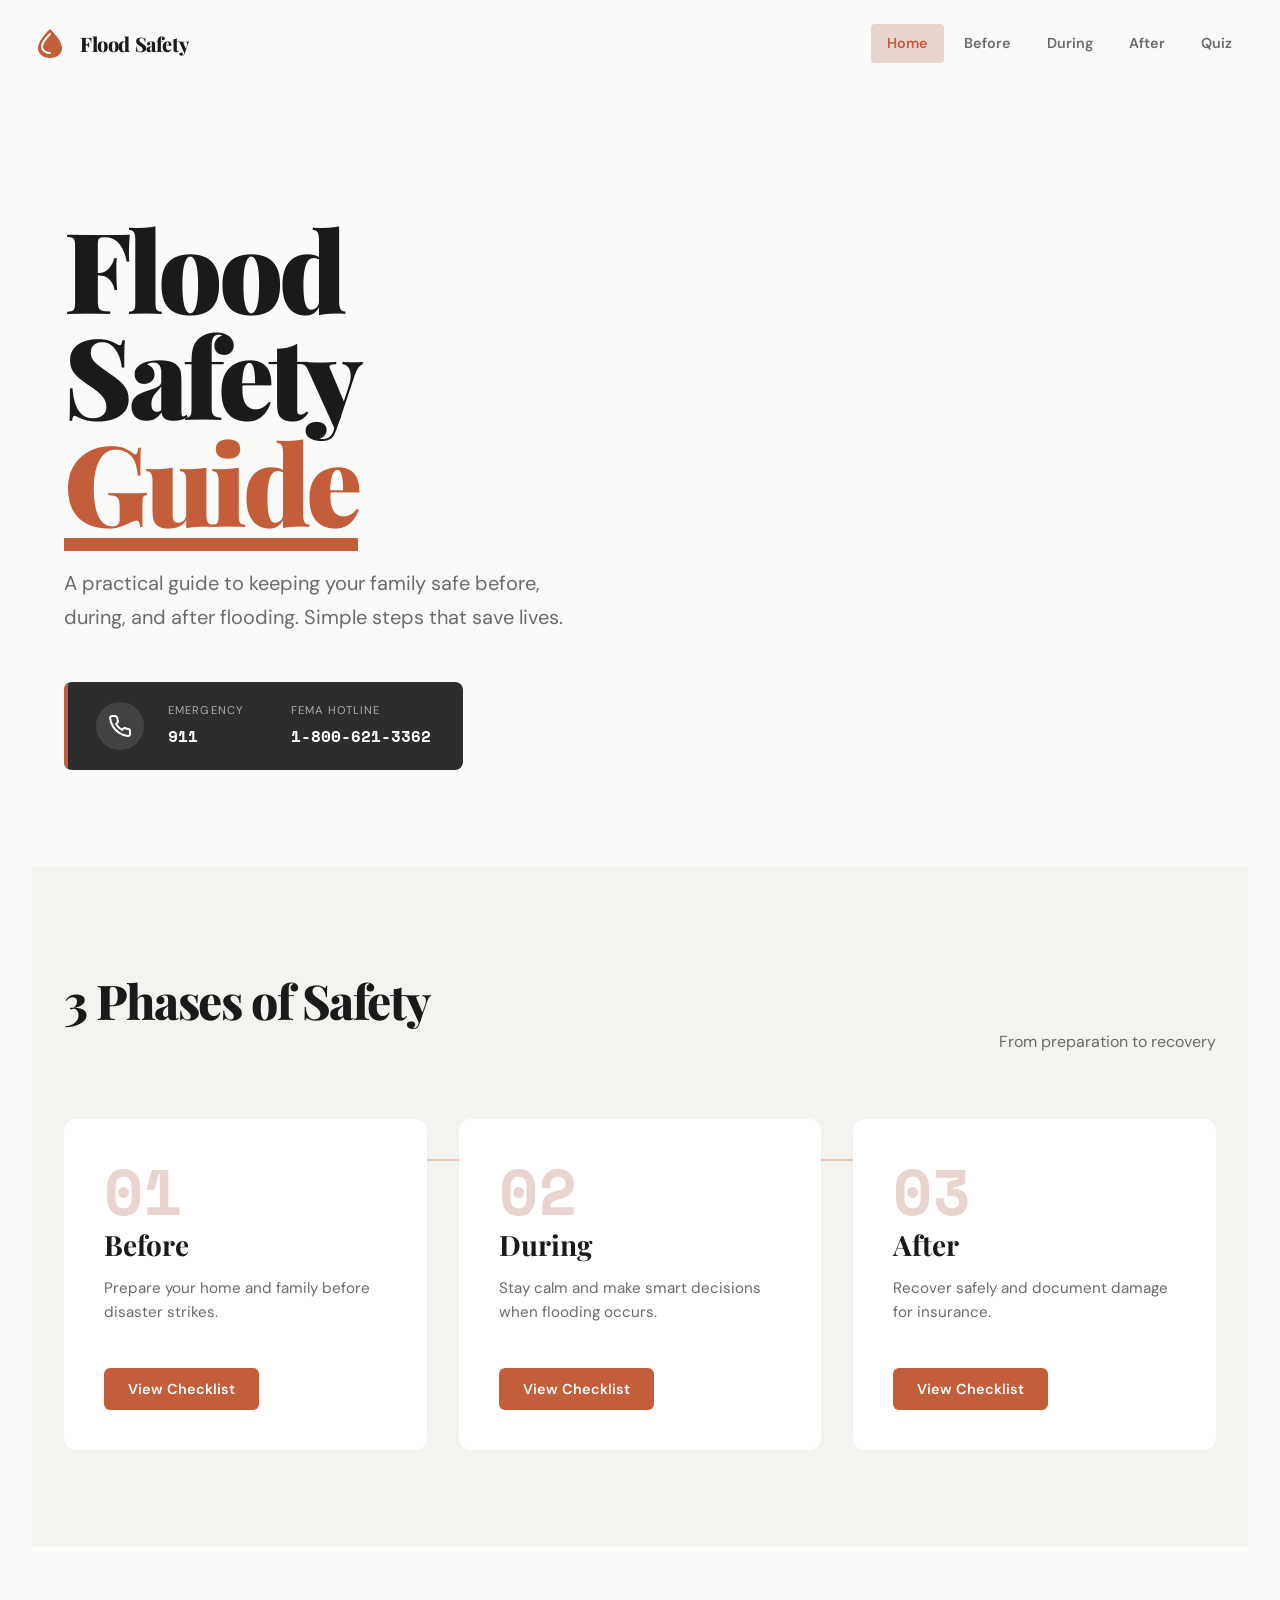
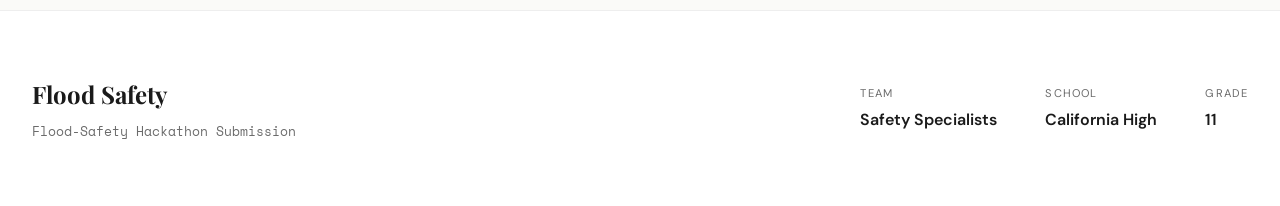
==== index.html @ 57ed0228 "Fix: ensure quiz questions render on tab switch" ====
<!DOCTYPE html>
<html lang="en">
<head>
    <meta charset="UTF-8">
    <meta name="viewport" content="width=device-width, initial-scale=1.0">
    <title>Flood Safety — Stay Prepared</title>
    <link rel="preconnect" href="https://fonts.googleapis.com">
    <link rel="preconnect" href="https://fonts.gstatic.com" crossorigin>
    <link href="https://fonts.googleapis.com/css2?family=DM+Sans:wght@400;500;600;700&family=Playfair+Display:wght@700;800;900&family=Space+Mono:wght@400;700&display=swap" rel="stylesheet">
    <style>
        :root {
            --bg: #FAFAF8;
            --text: #1A1A1A;
            --text-light: #6B6B6B;
            --accent: #C45D3A;
            --accent-light: #E8D5CF;
            --cream: #F5F3EF;
            --dark: #2D2D2D;
        }

        * {
            margin: 0;
            padding: 0;
            box-sizing: border-box;
        }

        html {
            scroll-behavior: smooth;
        }

        body {
            font-family: 'DM Sans', sans-serif;
            background: var(--bg);
            color: var(--text);
            line-height: 1.6;
            -webkit-font-smoothing: antialiased;
        }

        ::selection {
            background: var(--accent);
            color: white;
        }

        a {
            text-decoration: none;
            color: inherit;
        }

        /* Header */
        header {
            padding: 1.5rem 2rem;
            display: flex;
            justify-content: space-between;
            align-items: center;
            max-width: 1400px;
            margin: 0 auto;
            background: var(--bg);
        }

        .logo {
            display: flex;
            align-items: center;
            gap: 0.75rem;
            text-decoration: none;
            color: var(--text);
        }

        .logo svg {
            width: 36px;
            height: 36px;
        }

        .logo span {
            font-family: 'Playfair Display', serif;
            font-weight: 800;
            font-size: 1.25rem;
            letter-spacing: -0.02em;
        }

        nav {
            display: flex;
            gap: 0.25rem;
        }

        nav a {
            font-family: 'DM Sans', sans-serif;
            font-weight: 600;
            font-size: 0.9rem;
            color: var(--text-light);
            text-decoration: none;
            padding: 0.5rem 1rem;
            border-radius: 4px;
            transition: all 0.2s ease;
            cursor: pointer;
        }

        nav a:hover {
            color: var(--text);
            background: var(--cream);
        }

        nav a.active {
            color: var(--accent);
            background: var(--accent-light);
        }

        /* Hero */
        .hero {
            max-width: 1400px;
            margin: 0 auto;
            padding: 4rem 2rem 6rem;
            position: relative;
        }

        .hero-content {
            max-width: 900px;
        }

        .hero h1 {
            font-family: 'Playfair Display', serif;
            font-size: clamp(3rem, 10vw, 7rem);
            font-weight: 900;
            line-height: 0.95;
            letter-spacing: -0.04em;
            margin-bottom: 2rem;
        }

        .hero h1 .accent {
            color: var(--accent);
            position: relative;
            display: inline-block;
        }

        .hero h1 .accent::after {
            content: '';
            position: absolute;
            bottom: -0.15em;
            left: 0;
            width: 100%;
            height: 0.12em;
            background: var(--accent);
        }

        .hero p {
            font-size: 1.25rem;
            color: var(--text-light);
            max-width: 540px;
            margin-bottom: 3rem;
            line-height: 1.7;
        }

        /* Emergency Card */
        .emergency-card {
            display: inline-flex;
            align-items: center;
            gap: 1.5rem;
            background: var(--dark);
            color: white;
            padding: 1.25rem 2rem;
            border-radius: 8px;
            position: relative;
            overflow: hidden;
        }

        .emergency-card::before {
            content: '';
            position: absolute;
            top: 0;
            left: 0;
            width: 4px;
            height: 100%;
            background: var(--accent);
        }

        .emergency-card .icon {
            width: 48px;
            height: 48px;
            background: rgba(255,255,255,0.1);
            border-radius: 50%;
            display: flex;
            align-items: center;
            justify-content: center;
        }

        .emergency-card .icon svg {
            width: 24px;
            height: 24px;
            stroke: white;
        }

        .emergency-card .content {
            display: flex;
            gap: 3rem;
        }

        .emergency-card .item {
            display: flex;
            flex-direction: column;
        }

        .emergency-card .label {
            font-size: 0.7rem;
            text-transform: uppercase;
            letter-spacing: 0.1em;
            opacity: 0.6;
            margin-bottom: 0.25rem;
        }

        .emergency-card .value {
            font-family: 'Space Mono', monospace;
            font-weight: 700;
            font-size: 1rem;
        }

        /* Timeline Section */
        .timeline-section {
            background: var(--cream);
            padding: 6rem 2rem;
        }

        .timeline-header {
            max-width: 1400px;
            margin: 0 auto 4rem;
            display: flex;
            justify-content: space-between;
            align-items: flex-end;
        }

        .timeline-header h2 {
            font-family: 'Playfair Display', serif;
            font-size: 2.5rem;
            font-weight: 800;
            letter-spacing: -0.03em;
        }

        .timeline-header .subtitle {
            color: var(--text-light);
            font-size: 1rem;
        }

        .timeline {
            max-width: 1400px;
            margin: 0 auto;
            display: grid;
            grid-template-columns: repeat(3, 1fr);
            gap: 2rem;
            position: relative;
        }

        .timeline::before {
            content: '';
            position: absolute;
            top: 40px;
            left: 15%;
            right: 15%;
            height: 2px;
            background: var(--accent);
            opacity: 0.3;
        }

        .timeline-item {
            background: white;
            border-radius: 12px;
            padding: 2.5rem;
            position: relative;
            transition: all 0.3s ease;
            display: block;
            cursor: pointer;
        }

        .timeline-item:hover {
            transform: translateY(-4px);
            box-shadow: 0 12px 40px rgba(0,0,0,0.08);
        }

        .timeline-item .number {
            font-family: 'Space Mono', monospace;
            font-size: 4rem;
            font-weight: 700;
            color: var(--accent-light);
            line-height: 1;
            margin-bottom: 1rem;
        }

        .timeline-item h3 {
            font-family: 'Playfair Display', serif;
            font-size: 1.75rem;
            font-weight: 700;
            margin-bottom: 0.5rem;
        }

        .timeline-item .desc {
            color: var(--text-light);
            margin-bottom: 1.5rem;
            font-size: 0.95rem;
        }

        .timeline-item .check-btn {
            background: var(--accent);
            color: white;
            border: none;
            padding: 0.75rem 1.5rem;
            border-radius: 6px;
            font-family: 'DM Sans', sans-serif;
            font-weight: 600;
            font-size: 0.9rem;
            cursor: pointer;
            transition: all 0.2s ease;
        }

        .timeline-item .check-btn:hover {
            background: #a84d2e;
        }

        /* Tab Content Sections */
        .tab-section {
            display: none;
            max-width: 1400px;
            margin: 0 auto;
            padding: 4rem 2rem;
            animation: fadeIn 0.3s ease;
        }

        .tab-section.active {
            display: block;
        }

        @keyframes fadeIn {
            from { opacity: 0; transform: translateY(10px); }
            to { opacity: 1; transform: translateY(0); }
        }

        .tab-section h2 {
            font-family: 'Playfair Display', serif;
            font-size: 3rem;
            font-weight: 800;
            margin-bottom: 1rem;
            letter-spacing: -0.03em;
        }

        .tab-section .section-intro {
            font-size: 1.1rem;
            color: var(--text-light);
            max-width: 600px;
            margin-bottom: 3rem;
        }

        /* Checklist */
        .checklist {
            list-style: none;
            display: grid;
            gap: 1rem;
        }

        .checklist li {
            display: grid;
            grid-template-columns: 80px 1fr;
            gap: 1.5rem;
            padding: 1.5rem;
            background: white;
            border-radius: 8px;
            border-left: 3px solid var(--accent);
            transition: all 0.3s ease;
        }

        .checklist li:hover {
            box-shadow: 0 4px 20px rgba(0,0,0,0.06);
            transform: translateX(4px);
        }

        .checklist .num {
            font-family: 'Space Mono', monospace;
            font-size: 2rem;
            font-weight: 700;
            color: var(--accent);
            opacity: 0.5;
        }

        .checklist .text strong {
            display: block;
            font-size: 1.1rem;
            margin-bottom: 0.25rem;
        }

        .checklist .text span {
            color: var(--text-light);
            font-size: 0.95rem;
        }

        /* Tip Box */
        .tip-box {
            background: var(--cream);
            border-left: 4px solid var(--accent);
            padding: 1.5rem 2rem;
            margin-top: 2rem;
            border-radius: 0 8px 8px 0;
        }

        .tip-box strong {
            font-family: 'Space Mono', monospace;
            font-size: 0.8rem;
            text-transform: uppercase;
            letter-spacing: 0.05em;
            color: var(--accent);
            display: block;
            margin-bottom: 0.5rem;
        }

        .tip-box.warning {
            background: #fef2f2;
            border-color: #ef4444;
        }

        .tip-box.warning strong {
            color: #dc2626;
        }

        /* Quiz Section */
        .quiz-section {
            background: var(--dark);
            color: white;
            padding: 4rem 2rem;
            min-height: 80vh;
            display: none;
        }

        .quiz-section.active {
            display: block;
        }

        .quiz-section .content-wrapper {
            max-width: 800px;
            margin: 0 auto;
        }

        .quiz-section h2 {
            font-family: 'Playfair Display', serif;
            font-size: 3rem;
            font-weight: 800;
            margin-bottom: 1rem;
        }

        .quiz-section .section-intro {
            color: rgba(255,255,255,0.6);
            margin-bottom: 3rem;
            font-size: 1.1rem;
        }

        .quiz-question {
            background: rgba(255,255,255,0.05);
            border: 1px solid rgba(255,255,255,0.1);
            border-radius: 12px;
            padding: 2rem;
            margin-bottom: 1.5rem;
        }

        .quiz-question h3 {
            font-family: 'Space Mono', monospace;
            font-size: 0.8rem;
            text-transform: uppercase;
            letter-spacing: 0.1em;
            color: var(--accent);
            margin-bottom: 1rem;
        }

        .quiz-question p {
            font-size: 1.15rem;
            font-weight: 500;
            margin-bottom: 1.25rem;
        }

        .quiz-options {
            display: flex;
            flex-direction: column;
            gap: 0.5rem;
        }

        .quiz-options label {
            display: flex;
            align-items: center;
            padding: 1rem 1.25rem;
            background: rgba(255,255,255,0.03);
            border: 1px solid rgba(255,255,255,0.08);
            border-radius: 8px;
            cursor: pointer;
            transition: all 0.2s ease;
            font-size: 0.95rem;
        }

        .quiz-options label:hover {
            background: rgba(255,255,255,0.08);
            border-color: rgba(255,255,255,0.2);
        }

        .quiz-options input {
            margin-right: 1rem;
            width: 18px;
            height: 18px;
            accent-color: var(--accent);
        }

        .quiz-options label.correct {
            background: rgba(76, 175, 80, 0.2);
            border-color: #4CAF50;
        }

        .quiz-options label.incorrect {
            background: rgba(229, 57, 53, 0.2);
            border-color: #e53935;
        }

        .quiz-options label.disabled {
            pointer-events: none;
        }

        .check-btn {
            background: var(--accent);
            color: white;
            border: none;
            padding: 0.85rem 1.75rem;
            border-radius: 6px;
            font-family: 'DM Sans', sans-serif;
            font-weight: 600;
            font-size: 0.95rem;
            cursor: pointer;
            margin-top: 1.25rem;
            transition: all 0.2s ease;
        }

        .check-btn:hover {
            background: #a84d2e;
            transform: translateY(-1px);
        }

        .check-btn:disabled {
            background: #555;
            cursor: not-allowed;
            transform: none;
        }

        .feedback {
            padding: 1rem;
            border-radius: 6px;
            margin-top: 1rem;
            font-weight: 500;
            display: none;
        }

        .feedback.show {
            display: block;
            animation: fadeIn 0.3s ease;
        }

        .feedback.correct {
            background: rgba(76, 175, 80, 0.2);
            color: #81c784;
        }

        .feedback.incorrect {
            background: rgba(229, 57, 53, 0.2);
            color: #e57373;
        }

        .quiz-results {
            background: var(--accent);
            border-radius: 12px;
            padding: 3rem;
            text-align: center;
            margin-top: 2rem;
            display: none;
        }

        .quiz-results.show {
            display: block;
            animation: fadeIn 0.4s ease;
        }

        .quiz-results h3 {
            font-family: 'Playfair Display', serif;
            font-size: 2rem;
            margin-bottom: 1rem;
        }

        .quiz-results .score {
            font-family: 'Space Mono', monospace;
            font-size: 4rem;
            font-weight: 700;
        }

        .quiz-results p {
            margin-top: 1rem;
            opacity: 0.9;
        }

        #restart-quiz {
            background: white;
            color: var(--dark);
            border: none;
            padding: 1rem 2rem;
            border-radius: 6px;
            font-weight: 600;
            cursor: pointer;
            margin-top: 1.5rem;
            transition: all 0.2s ease;
        }

        #restart-quiz:hover {
            transform: scale(1.02);
        }

        /* Footer */
        footer {
            background: white;
            border-top: 1px solid #eee;
            padding: 4rem 2rem;
        }

        footer .footer-content {
            max-width: 1400px;
            margin: 0 auto;
            display: flex;
            justify-content: space-between;
            align-items: center;
            flex-wrap: wrap;
            gap: 2rem;
        }

        footer h3 {
            font-family: 'Playfair Display', serif;
            font-size: 1.5rem;
            font-weight: 700;
            margin-bottom: 0.5rem;
        }

        footer .team-info {
            display: flex;
            gap: 3rem;
            flex-wrap: wrap;
        }

        footer .team-item {
            display: flex;
            flex-direction: column;
        }

        footer .team-label {
            font-size: 0.7rem;
            text-transform: uppercase;
            letter-spacing: 0.1em;
            color: var(--text-light);
            margin-bottom: 0.25rem;
        }

        footer .team-value {
            font-weight: 600;
        }

        footer .hackathon {
            font-family: 'Space Mono', monospace;
            font-size: 0.8rem;
            color: var(--text-light);
        }

        /* Responsive */
        @media (max-width: 1024px) {
            .timeline {
                grid-template-columns: 1fr;
                max-width: 600px;
            }

            .timeline::before {
                display: none;
            }
        }

        @media (max-width: 768px) {
            header {
                flex-direction: column;
                gap: 1.5rem;
                text-align: center;
            }

            nav {
                flex-wrap: wrap;
                justify-content: center;
            }

            .hero {
                padding: 2rem 1.5rem 4rem;
            }

            .hero h1 {
                font-size: 2.5rem;
            }

            .emergency-card {
                flex-direction: column;
                text-align: center;
            }

            .emergency-card .content {
                flex-direction: column;
                gap: 1rem;
            }

            .timeline-header {
                flex-direction: column;
                align-items: flex-start;
                gap: 0.5rem;
            }

            .tab-section {
                padding: 2rem 1.5rem;
            }

            .tab-section h2 {
                font-size: 2rem;
            }

            .checklist li {
                grid-template-columns: 1fr;
                gap: 0.5rem;
            }

            .checklist .num {
                font-size: 1.5rem;
            }

            .quiz-section {
                padding: 2rem 1.5rem;
            }

            .quiz-section h2 {
                font-size: 2rem;
            }

            footer .footer-content {
                flex-direction: column;
                text-align: center;
            }

            footer .team-info {
                justify-content: center;
            }
        }
    </style>
</head>
<body>
    <header>
        <a href="#" class="logo" onclick="openTab('home'); return false;">
            <svg viewBox="0 0 36 36" fill="none" xmlns="http://www.w3.org/2000/svg">
                <path d="M18 3C18 3 6 14 6 22C6 27.5228 10.4772 32 18 32C25.5228 32 30 27.5228 30 22C30 14 18 3 18 3Z" fill="#C45D3A"/>
                <path d="M18 8C18 8 10 16 10 21C10 24.3137 13.6863 27 18 27" stroke="white" stroke-width="2" stroke-linecap="round"/>
            </svg>
            <span>Flood Safety</span>
        </a>
        <nav>
            <a href="#" class="active" onclick="openTab('home'); return false;">Home</a>
            <a href="#" onclick="openTab('before'); return false;">Before</a>
            <a href="#" onclick="openTab('during'); return false;">During</a>
            <a href="#" onclick="openTab('after'); return false;">After</a>
            <a href="#" onclick="openTab('quiz'); return false;">Quiz</a>
        </nav>
    </header>

    <!-- Home Tab -->
    <div id="home" class="tab-section active">
        <section class="hero">
            <div class="hero-content">
                <h1>Flood<br>Safety<br><span class="accent">Guide</span></h1>
                <p>A practical guide to keeping your family safe before, during, and after flooding. Simple steps that save lives.</p>
                
                <div class="emergency-card">
                    <div class="icon">
                        <svg viewBox="0 0 24 24" fill="none" stroke-width="2" stroke-linecap="round" stroke-linejoin="round">
                            <path d="M22 16.92v3a2 2 0 0 1-2.18 2 19.79 19.79 0 0 1-8.63-3.07 19.5 19.5 0 0 1-6-6 19.79 19.79 0 0 1-3.07-8.67A2 2 0 0 1 4.11 2h3a2 2 0 0 1 2 1.72 12.84 12.84 0 0 0 .7 2.81 2 2 0 0 1-.45 2.11L8.09 9.91a16 16 0 0 0 6 6l1.27-1.27a2 2 0 0 1 2.11-.45 12.84 12.84 0 0 0 2.81.7A2 2 0 0 1 22 16.92z"/>
                        </svg>
                    </div>
                    <div class="content">
                        <div class="item">
                            <span class="label">Emergency</span>
                            <span class="value">911</span>
                        </div>
                        <div class="item">
                            <span class="label">FEMA Hotline</span>
                            <span class="value">1-800-621-3362</span>
                        </div>
                    </div>
                </div>
            </div>
        </section>

        <section class="timeline-section">
            <div class="timeline-header">
                <h2>3 Phases of Safety</h2>
                <span class="subtitle">From preparation to recovery</span>
            </div>
            
            <div class="timeline">
                <div class="timeline-item" onclick="openTab('before')">
                    <span class="number">01</span>
                    <h3>Before</h3>
                    <p class="desc">Prepare your home and family before disaster strikes.</p>
                    <button class="check-btn">View Checklist</button>
                </div>
                <div class="timeline-item" onclick="openTab('during')">
                    <span class="number">02</span>
                    <h3>During</h3>
                    <p class="desc">Stay calm and make smart decisions when flooding occurs.</p>
                    <button class="check-btn">View Checklist</button>
                </div>
                <div class="timeline-item" onclick="openTab('after')">
                    <span class="number">03</span>
                    <h3>After</h3>
                    <p class="desc">Recover safely and document damage for insurance.</p>
                    <button class="check-btn">View Checklist</button>
                </div>
            </div>
        </section>
    </div>

    <!-- Before Tab -->
    <div id="before" class="tab-section">
        <h2>Before a Flood</h2>
        <p class="section-intro">Preparation is your best defense. Take these steps before flooding occurs to protect your family and property.</p>
        
        <ul class="checklist">
            <li>
                <span class="num">01</span>
                <div class="text">
                    <strong>Build an Emergency Kit</strong>
                    <span>Water (1 gallon per person per day), non-perishable food, flashlight, batteries, first aid supplies, and medications.</span>
                </div>
            </li>
            <li>
                <span class="num">02</span>
                <div class="text">
                    <strong>Create a Family Communication Plan</strong>
                    <span>Establish meeting points and emergency contacts. Write them down and share with all family members.</span>
                </div>
            </li>
            <li>
                <span class="num">03</span>
                <div class="text">
                    <strong>Know Your Evacuation Routes</strong>
                    <span>Identify high ground locations and practice reaching them from your home before an emergency.</span>
                </div>
            </li>
            <li>
                <span class="num">04</span>
                <div class="text">
                    <strong>Protect Important Documents</strong>
                    <span>Store copies of insurance policies, identification, and bank records in waterproof bags or cloud storage.</span>
                </div>
            </li>
            <li>
                <span class="num">05</span>
                <div class="text">
                    <strong>Elevate Utilities</strong>
                    <span>Move electrical panels, furnaces, and water heaters to higher floors when possible.</span>
                </div>
            </li>
            <li>
                <span class="num">06</span>
                <div class="text">
                    <strong>Sign Up for Emergency Alerts</strong>
                    <span>Register for local government notification systems to receive early warnings.</span>
                </div>
            </li>
            <li>
                <span class="num">07</span>
                <div class="text">
                    <strong>Clear Gutters and Drains</strong>
                    <span>Remove debris from around your property to allow water to flow away from your home.</span>
                </div>
            </li>
        </ul>

        <div class="tip-box">
            <strong>Pro Tip</strong>
            Keep copies of medical records, insurance policies, and identification in a secure, waterproof location. Digital copies in cloud storage are also recommended.
        </div>
    </div>

    <!-- During Tab -->
    <div id="during" class="tab-section">
        <h2>During a Flood</h2>
        <p class="section-intro">When flooding occurs, act quickly and stay calm. Your decisions in these moments can save lives.</p>
        
        <ul class="checklist">
            <li>
                <span class="num">01</span>
                <div class="text">
                    <strong>Move to Higher Ground</strong>
                    <span>Go to the highest level of your home or a neighbor's immediately. Do not wait for instructions.</span>
                </div>
            </li>
            <li>
                <span class="num">02</span>
                <div class="text">
                    <strong>Never Enter Flood Waters</strong>
                    <span>Just 6 inches of moving water can knock you down. 12 inches can sweep a car away. Stay out of all standing water.</span>
                </div>
            </li>
            <li>
                <span class="num">03</span>
                <div class="text">
                    <strong>Listen to Emergency Broadcasts</strong>
                    <span>Monitor TV, radio, or NOAA Weather Radio for updates and official instructions.</span>
                </div>
            </li>
            <li>
                <span class="num">04</span>
                <div class="text">
                    <strong>Turn Off Utilities</strong>
                    <span>If instructed and safe to do so, turn off electricity, gas, and water at the main switches.</span>
                </div>
            </li>
            <li>
                <span class="num">05</span>
                <div class="text">
                    <strong>Avoid Bridges Over Water</strong>
                    <span>They can collapse from water force. Find alternate routes or wait for rescue if trapped.</span>
                </div>
            </li>
            <li>
                <span class="num">06</span>
                <div class="text">
                    <strong>Stay Put Until Declared Safe</strong>
                    <span>Even if rain stops, flooding can continue for hours. Wait for official all-clear.</span>
                </div>
            </li>
        </ul>

        <div class="tip-box warning">
            <strong>Warning</strong>
            Most flood deaths occur in vehicles. If your car stalls in rising water, abandon it immediately and move to higher ground.
        </div>
    </div>

    <!-- After Tab -->
    <div id="after" class="tab-section">
        <h2>After a Flood</h2>
        <p class="section-intro">The danger isn't over when the water recedes. Follow these steps for safe recovery.</p>
        
        <ul class="checklist">
            <li>
                <span class="num">01</span>
                <div class="text">
                    <strong>Wait for Official Clearance</strong>
                    <span>Return home only when authorities say it's safe. Check for structural damage before entering.</span>
                </div>
            </li>
            <li>
                <span class="num">02</span>
                <div class="text">
                    <strong>Wear Protective Gear</strong>
                    <span>Boots, gloves, and masks are essential. Flood water contains sewage and chemicals.</span>
                </div>
            </li>
            <li>
                <span class="num">03</span>
                <div class="text">
                    <strong>Document Everything</strong>
                    <span>Take photos and videos of all damage before cleanup. This is critical for insurance claims.</span>
                </div>
            </li>
            <li>
                <span class="num">04</span>
                <div class="text">
                    <strong>Discard Contaminated Food</strong>
                    <span>Throw away any food or water that may have contacted flood water. When in doubt, throw it out.</span>
                </div>
            </li>
            <li>
                <span class="num">05</span>
                <div class="text">
                    <strong>Dry Your Home Quickly</strong>
                    <span>Open doors and windows. Use fans and dehumidifiers. Mold grows within 24-48 hours.</span>
                </div>
            </li>
            <li>
                <span class="num">06</span>
                <div class="text">
                    <strong>Check for Gas Leaks</strong>
                    <span>If you smell gas or hear hissing, leave immediately. Call the gas company from outside.</span>
                </div>
            </li>
            <li>
                <span class="num">07</span>
                <div class="text">
                    <strong>Contact Your Insurance</strong>
                    <span>File a claim as soon as possible. Document all communications and keep receipts.</span>
                </div>
            </li>
            <li>
                <span class="num">08</span>
                <div class="text">
                    <strong>Seek Medical Attention</strong>
                    <span>Get help for injuries. Watch for signs of infection or illness in the following weeks.</span>
                </div>
            </li>
        </ul>

        <div class="tip-box">
            <strong>Recovery Tip</strong>
            Mix 1 cup of bleach per gallon of water to clean mold-prone surfaces. Dry everything within 24-48 hours.
        </div>
    </div>

    <!-- Quiz Tab -->
    <div id="quiz" class="quiz-section">
        <div class="content-wrapper">
            <h2>Test Your Knowledge</h2>
            <p class="section-intro">Answer these questions to see how much you've learned. Questions are randomly selected each time you take the quiz.</p>

            <div id="quiz-container"></div>

            <div class="quiz-results" id="quiz-results">
                <h3>Quiz Complete!</h3>
                <div class="score"><span id="score">0</span>/5</div>
                <p id="score-message"></p>
                <button id="restart-quiz">Take New Quiz</button>
            </div>
        </div>
    </div>

    <footer>
        <div class="footer-content">
            <div>
                <h3>Flood Safety</h3>
                <p class="hackathon">Flood-Safety Hackathon Submission</p>
            </div>
            <div class="team-info">
                <div class="team-item">
                    <span class="team-label">Team</span>
                    <span class="team-value">Safety Specialists</span>
                </div>
                <div class="team-item">
                    <span class="team-label">School</span>
                    <span class="team-value">California High</span>
                </div>
                <div class="team-item">
                    <span class="team-label">Grade</span>
                    <span class="team-value">11</span>
                </div>
            </div>
        </div>
    </footer>

    <script>
        const allQuestions = [
            { question: "How much water is needed per person per day in an emergency kit?", options: ["Half a gallon", "1 gallon", "2 gallons", "5 gallons"], correct: 1 },
            { question: "How many inches of moving flood water can sweep a car away?", options: ["6 inches", "8 inches", "12 inches", "18 inches"], correct: 2 },
            { question: "How quickly can mold begin growing after a flood?", options: ["Within 24-48 hours", "Within 1 week", "Within 2 weeks", "Within 1 month"], correct: 0 },
            { question: "What should you do FIRST when returning home after a flood?", options: ["Start cleaning immediately", "Open all windows", "Turn on all lights", "Return only when authorities say it's safe"], correct: 3 },
            { question: "How much bleach should you use per gallon of water to clean surfaces?", options: ["Half a cup", "1 cup", "2 cups", "A few drops"], correct: 1 },
            { question: "How much running water can knock a person down?", options: ["2 inches", "4 inches", "6 inches", "10 inches"], correct: 2 },
            { question: "What should you include in your family communication plan?", options: ["Only phone numbers", "Meeting points and emergency contacts", "Only email addresses", "Social media passwords"], correct: 1 },
            { question: "Why should you avoid bridges over fast-moving water?", options: ["They might be closed", "Traffic is heavy", "They can collapse from water force", "They're hard to see"], correct: 2 },
            { question: "What is a key step to protect important documents before a flood?", options: ["Hide them under your bed", "Place them in waterproof bags or cloud storage", "Give them to your neighbor", "Put them in the freezer"], correct: 1 },
            { question: "What should you do if you smell gas after a flood?", options: ["Open windows", "Turn on lights", "Leave immediately and call the gas company", "Light a candle"], correct: 2 },
            { question: "What does signing up for emergency alerts help you do?", options: ["Get discounts", "Receive early warning notifications", "Find new friends", "Win prizes"], correct: 1 },
            { question: "Why is flood water dangerous even after the rain stops?", options: ["It attracts snakes", "Flooding can continue for hours", "It makes roads slippery", "It attracts mosquitoes"], correct: 1 },
            { question: "What protective gear should you wear when cleaning after a flood?", options: ["Swimsuit and sandals", "Boots, gloves, and masks", "Just gloves", "Nothing special"], correct: 1 },
            { question: "Where should you move electrical panels, furnaces, and water heaters?", options: ["Basement", "Attic", "Higher floors", "Garage"], correct: 2 },
            { question: "Why is documenting flood damage important?", options: ["For social media", "For insurance claims", "To show friends", "To remember the event"], correct: 1 }
        ];

        let selectedQuestions = [];
        let correctAnswers = 0;

        function openTab(tabId) {
            document.querySelectorAll('.tab-section').forEach(tab => tab.classList.remove('active'));
            document.querySelectorAll('.quiz-section').forEach(tab => tab.classList.remove('active'));
            document.querySelectorAll('nav a').forEach(btn => btn.classList.remove('active'));
            
            const tab = document.getElementById(tabId);
            if (tab) {
                tab.classList.add('active');
            }
            
            document.querySelector(`nav a[onclick="openTab('${tabId}')"]`).classList.add('active');
            
            window.scrollTo({ top: 0, behavior: 'smooth' });

            if (tabId === 'quiz') {
                setTimeout(generateQuiz, 100);
            }
        }

        function shuffleArray(array) {
            const shuffled = [...array];
            for (let i = shuffled.length - 1; i > 0; i--) {
                const j = Math.floor(Math.random() * (i + 1));
                [shuffled[i], shuffled[j]] = [shuffled[j], shuffled[i]];
            }
            return shuffled;
        }

        function generateQuiz() {
            const container = document.getElementById('quiz-container');
            const results = document.getElementById('quiz-results');
            
            if (!container) return;
            
            correctAnswers = 0;
            
            selectedQuestions = shuffleArray(allQuestions).slice(0, 5);
            container.innerHTML = '';
            results.classList.remove('show');

            selectedQuestions.forEach((q, index) => {
                const questionDiv = document.createElement('div');
                questionDiv.className = 'quiz-question';
                questionDiv.dataset.correct = q.correct;

                const optionsHTML = q.options.map((opt, i) => 
                    `<label><input type="radio" name="q${index}" value="${i}"> ${opt}</label>`
                ).join('');

                questionDiv.innerHTML = `
                    <h3>Question ${index + 1}</h3>
                    <p>${q.question}</p>
                    <div class="quiz-options">${optionsHTML}</div>
                    <button class="check-btn" onclick="checkAnswer(${index})">Check Answer</button>
                    <div class="feedback"></div>
                `;
                container.appendChild(questionDiv);
            });
        }

        function checkAnswer(questionNum) {
            const question = document.querySelector(`.quiz-question:nth-child(${questionNum + 1})`);
            if (!question) return;
            
            const correct = parseInt(question.dataset.correct);
            const selected = document.querySelector(`input[name="q${questionNum}"]:checked`);
            const labels = question.querySelectorAll('label');
            const feedback = question.querySelector('.feedback');
            const button = question.querySelector('.check-btn');

            if (!selected) {
                feedback.textContent = "Please select an answer first!";
                feedback.className = "feedback show incorrect";
                return;
            }

            labels.forEach(label => label.classList.add('disabled'));
            button.disabled = true;

            const selectedIndex = parseInt(selected.value);

            if (selectedIndex === correct) {
                selected.parentElement.classList.add('correct');
                feedback.textContent = "Correct! Great job!";
                feedback.className = "feedback show correct";
                correctAnswers++;
            } else {
                selected.parentElement.classList.add('incorrect');
                labels[correct].classList.add('correct');
                feedback.textContent = "Incorrect. The correct answer is highlighted.";
                feedback.className = "feedback show incorrect";
            }

            const answeredCount = document.querySelectorAll('.check-btn:disabled').length;
            if (answeredCount === 5) {
                showResults();
            }
        }

        function showResults() {
            const results = document.getElementById('quiz-results');
            const scoreEl = document.getElementById('score');
            const messageEl = document.getElementById('score-message');

            if (!results || !scoreEl || !messageEl) return;

            scoreEl.textContent = correctAnswers;

            const messages = [
                "Keep learning! Read through the tips again.",
                "Good start! Review the sections to improve.",
                "Good job! You're getting there.",
                "Great work! You know your flood safety well.",
                "Excellent! Almost perfect!",
                "Perfect score! You're a flood safety expert!"
            ];
            messageEl.textContent = messages[correctAnswers];

            results.classList.add('show');
        }

        document.addEventListener('DOMContentLoaded', function() {
            const restartBtn = document.getElementById('restart-quiz');
            if (restartBtn) {
                restartBtn.addEventListener('click', generateQuiz);
            }
            
            if (document.getElementById('quiz').classList.contains('active')) {
                generateQuiz();
            }
        });
    </script>
</body>
</html>
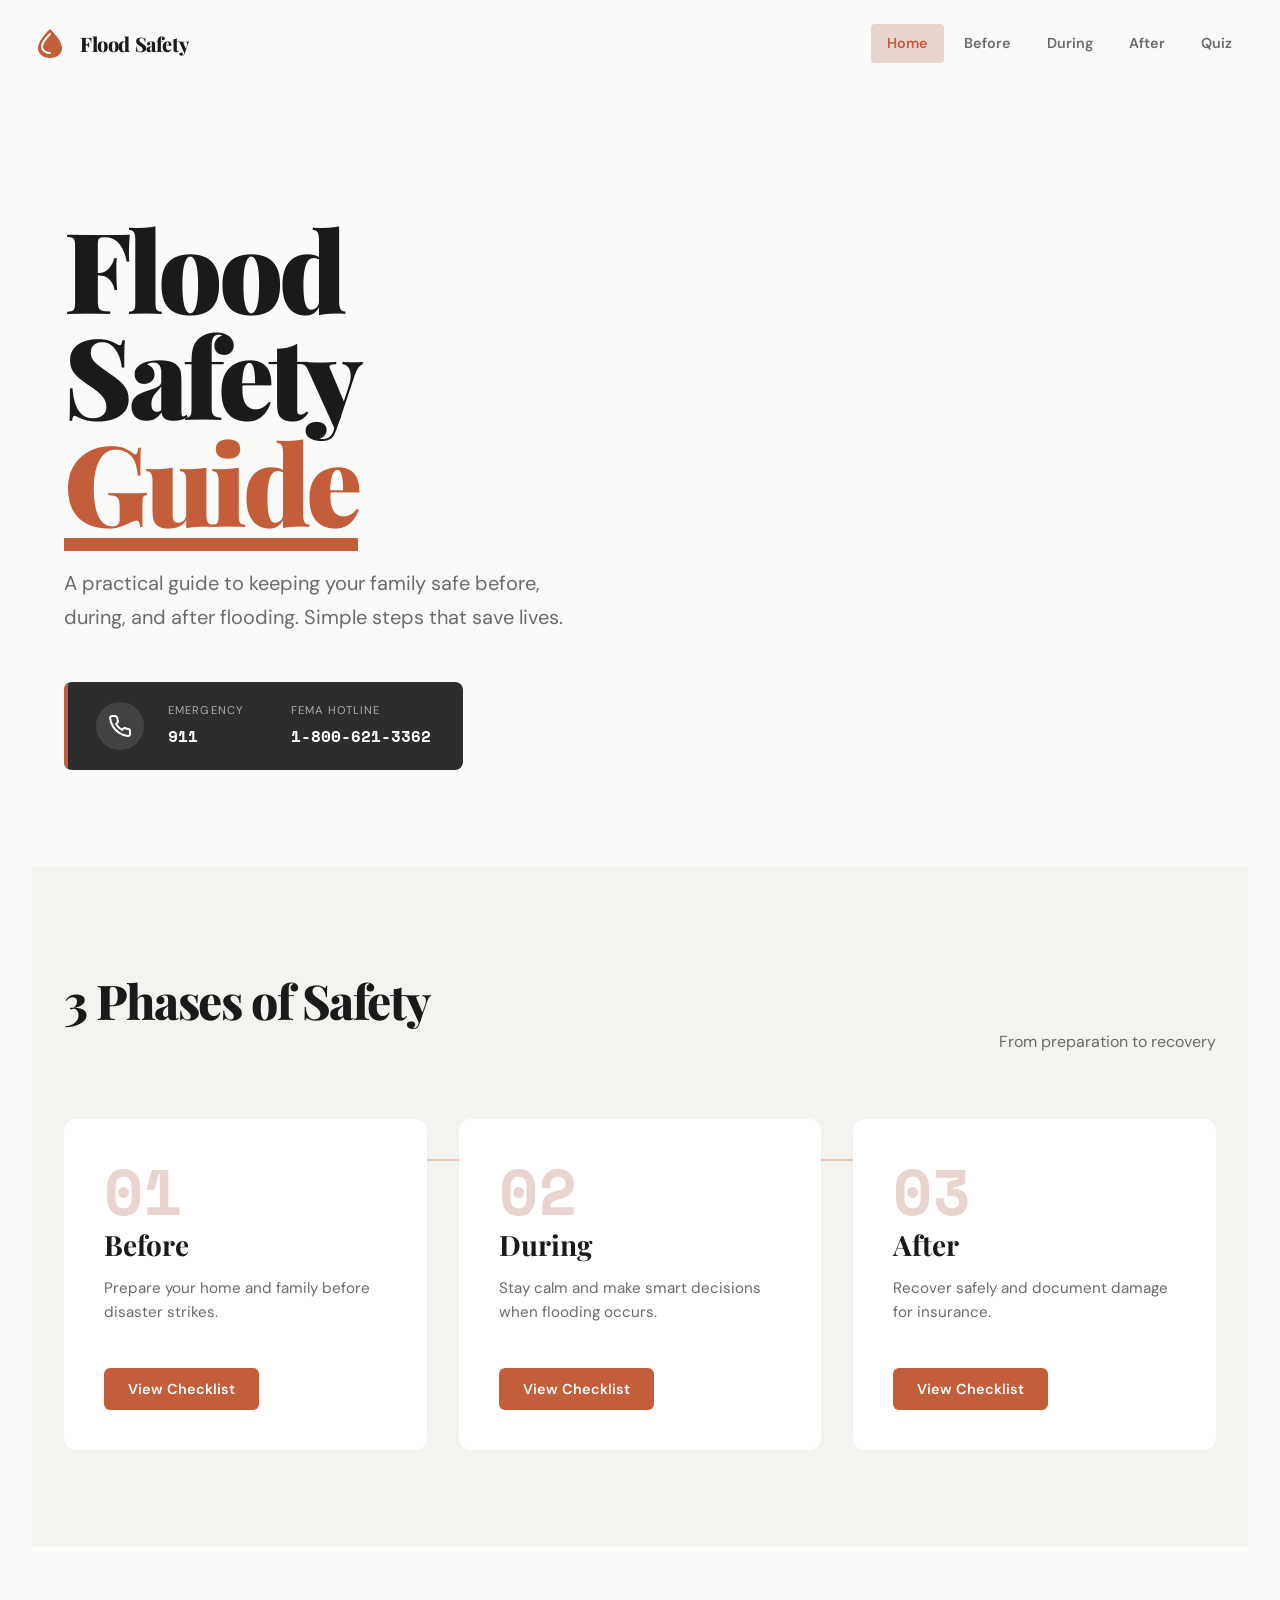
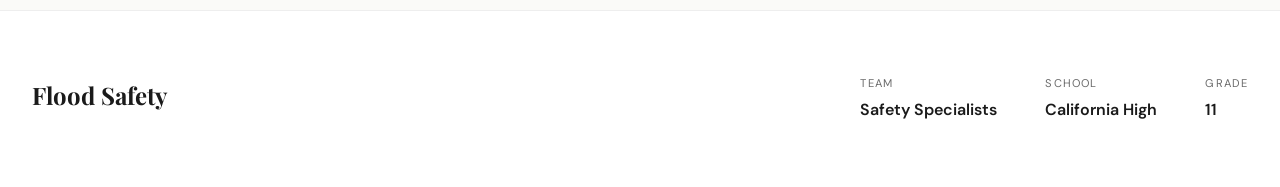
==== commit 2d4d52e7: "Fix quiz questions display and remove hackathon label from footer" ====
--- a/index.html
+++ b/index.html
@@ -1014,7 +1014,43 @@
             <h2>Test Your Knowledge</h2>
             <p class="section-intro">Answer these questions to see how much you've learned. Questions are randomly selected each time you take the quiz.</p>
 
-            <div id="quiz-container"></div>
+            <div id="quiz-container">
+                <div class="quiz-question" id="q1">
+                    <h3>Question 1</h3>
+                    <p class="quiz-prompt">Loading question...</p>
+                    <div class="quiz-options"></div>
+                    <button class="check-btn" onclick="checkAnswer(0)">Check Answer</button>
+                    <div class="feedback"></div>
+                </div>
+                <div class="quiz-question" id="q2">
+                    <h3>Question 2</h3>
+                    <p class="quiz-prompt">Loading question...</p>
+                    <div class="quiz-options"></div>
+                    <button class="check-btn" onclick="checkAnswer(1)">Check Answer</button>
+                    <div class="feedback"></div>
+                </div>
+                <div class="quiz-question" id="q3">
+                    <h3>Question 3</h3>
+                    <p class="quiz-prompt">Loading question...</p>
+                    <div class="quiz-options"></div>
+                    <button class="check-btn" onclick="checkAnswer(2)">Check Answer</button>
+                    <div class="feedback"></div>
+                </div>
+                <div class="quiz-question" id="q4">
+                    <h3>Question 4</h3>
+                    <p class="quiz-prompt">Loading question...</p>
+                    <div class="quiz-options"></div>
+                    <button class="check-btn" onclick="checkAnswer(3)">Check Answer</button>
+                    <div class="feedback"></div>
+                </div>
+                <div class="quiz-question" id="q5">
+                    <h3>Question 5</h3>
+                    <p class="quiz-prompt">Loading question...</p>
+                    <div class="quiz-options"></div>
+                    <button class="check-btn" onclick="checkAnswer(4)">Check Answer</button>
+                    <div class="feedback"></div>
+                </div>
+            </div>
 
             <div class="quiz-results" id="quiz-results">
                 <h3>Quiz Complete!</h3>
@@ -1029,7 +1065,6 @@
         <div class="footer-content">
             <div>
                 <h3>Flood Safety</h3>
-                <p class="hackathon">Flood-Safety Hackathon Submission</p>
             </div>
             <div class="team-info">
                 <div class="team-item">
@@ -1099,39 +1134,43 @@
         }
 
         function generateQuiz() {
-            const container = document.getElementById('quiz-container');
             const results = document.getElementById('quiz-results');
             
-            if (!container) return;
-            
             correctAnswers = 0;
-            
             selectedQuestions = shuffleArray(allQuestions).slice(0, 5);
-            container.innerHTML = '';
             results.classList.remove('show');
 
             selectedQuestions.forEach((q, index) => {
-                const questionDiv = document.createElement('div');
-                questionDiv.className = 'quiz-question';
+                const questionDiv = document.getElementById(`q${index + 1}`);
+                if (!questionDiv) return;
+                
                 questionDiv.dataset.correct = q.correct;
-
-                const optionsHTML = q.options.map((opt, i) => 
-                    `<label><input type="radio" name="q${index}" value="${i}"> ${opt}</label>`
-                ).join('');
-
-                questionDiv.innerHTML = `
-                    <h3>Question ${index + 1}</h3>
-                    <p>${q.question}</p>
-                    <div class="quiz-options">${optionsHTML}</div>
-                    <button class="check-btn" onclick="checkAnswer(${index})">Check Answer</button>
-                    <div class="feedback"></div>
-                `;
-                container.appendChild(questionDiv);
+                
+                const promptEl = questionDiv.querySelector('.quiz-prompt');
+                const optionsEl = questionDiv.querySelector('.quiz-options');
+                const feedbackEl = questionDiv.querySelector('.feedback');
+                const buttonEl = questionDiv.querySelector('.check-btn');
+                
+                if (promptEl) promptEl.textContent = q.question;
+                if (feedbackEl) {
+                    feedbackEl.textContent = '';
+                    feedbackEl.className = 'feedback';
+                }
+                if (buttonEl) {
+                    buttonEl.disabled = false;
+                    buttonEl.textContent = 'Check Answer';
+                }
+                
+                if (optionsEl) {
+                    optionsEl.innerHTML = q.options.map((opt, i) => 
+                        `<label><input type="radio" name="q${index}" value="${i}"> ${opt}</label>`
+                    ).join('');
+                }
             });
         }
 
         function checkAnswer(questionNum) {
-            const question = document.querySelector(`.quiz-question:nth-child(${questionNum + 1})`);
+            const question = document.getElementById(`q${questionNum + 1}`);
             if (!question) return;
             
             const correct = parseInt(question.dataset.correct);
@@ -1147,7 +1186,7 @@
             }
 
             labels.forEach(label => label.classList.add('disabled'));
-            button.disabled = true;
+            if (button) button.disabled = true;
 
             const selectedIndex = parseInt(selected.value);
 
@@ -1163,7 +1202,7 @@
                 feedback.className = "feedback show incorrect";
             }
 
-            const answeredCount = document.querySelectorAll('.check-btn:disabled').length;
+            const answeredCount = document.querySelectorAll('.quiz-section .check-btn:disabled').length;
             if (answeredCount === 5) {
                 showResults();
             }
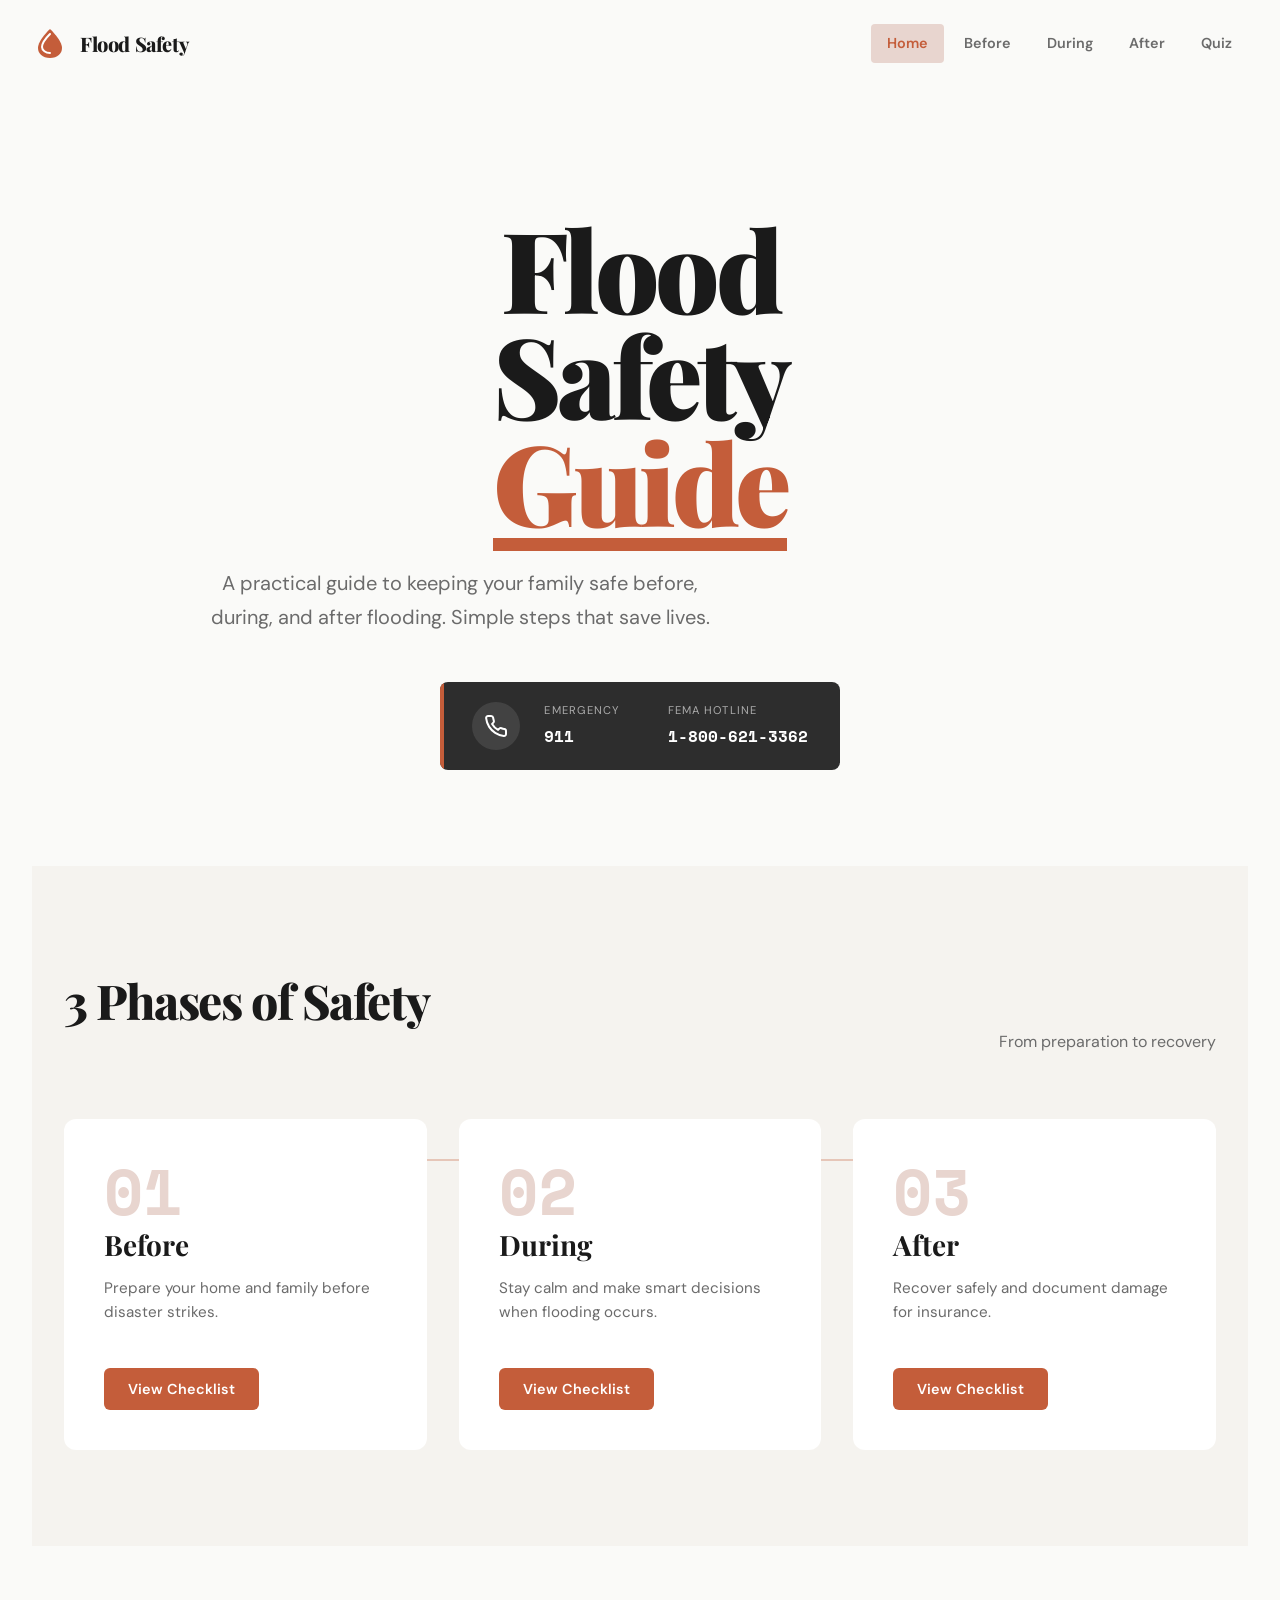
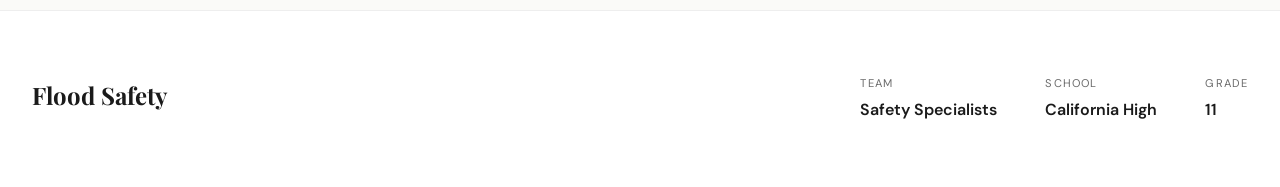
==== commit 1c0938b7: "Center hero section content" ====
--- a/index.html
+++ b/index.html
@@ -110,10 +110,12 @@
             margin: 0 auto;
             padding: 4rem 2rem 6rem;
             position: relative;
+            text-align: center;
         }
 
         .hero-content {
             max-width: 900px;
+            margin: 0 auto;
         }
 
         .hero h1 {
@@ -196,6 +198,7 @@
         .emergency-card .item {
             display: flex;
             flex-direction: column;
+            text-align: left;
         }
 
         .emergency-card .label {
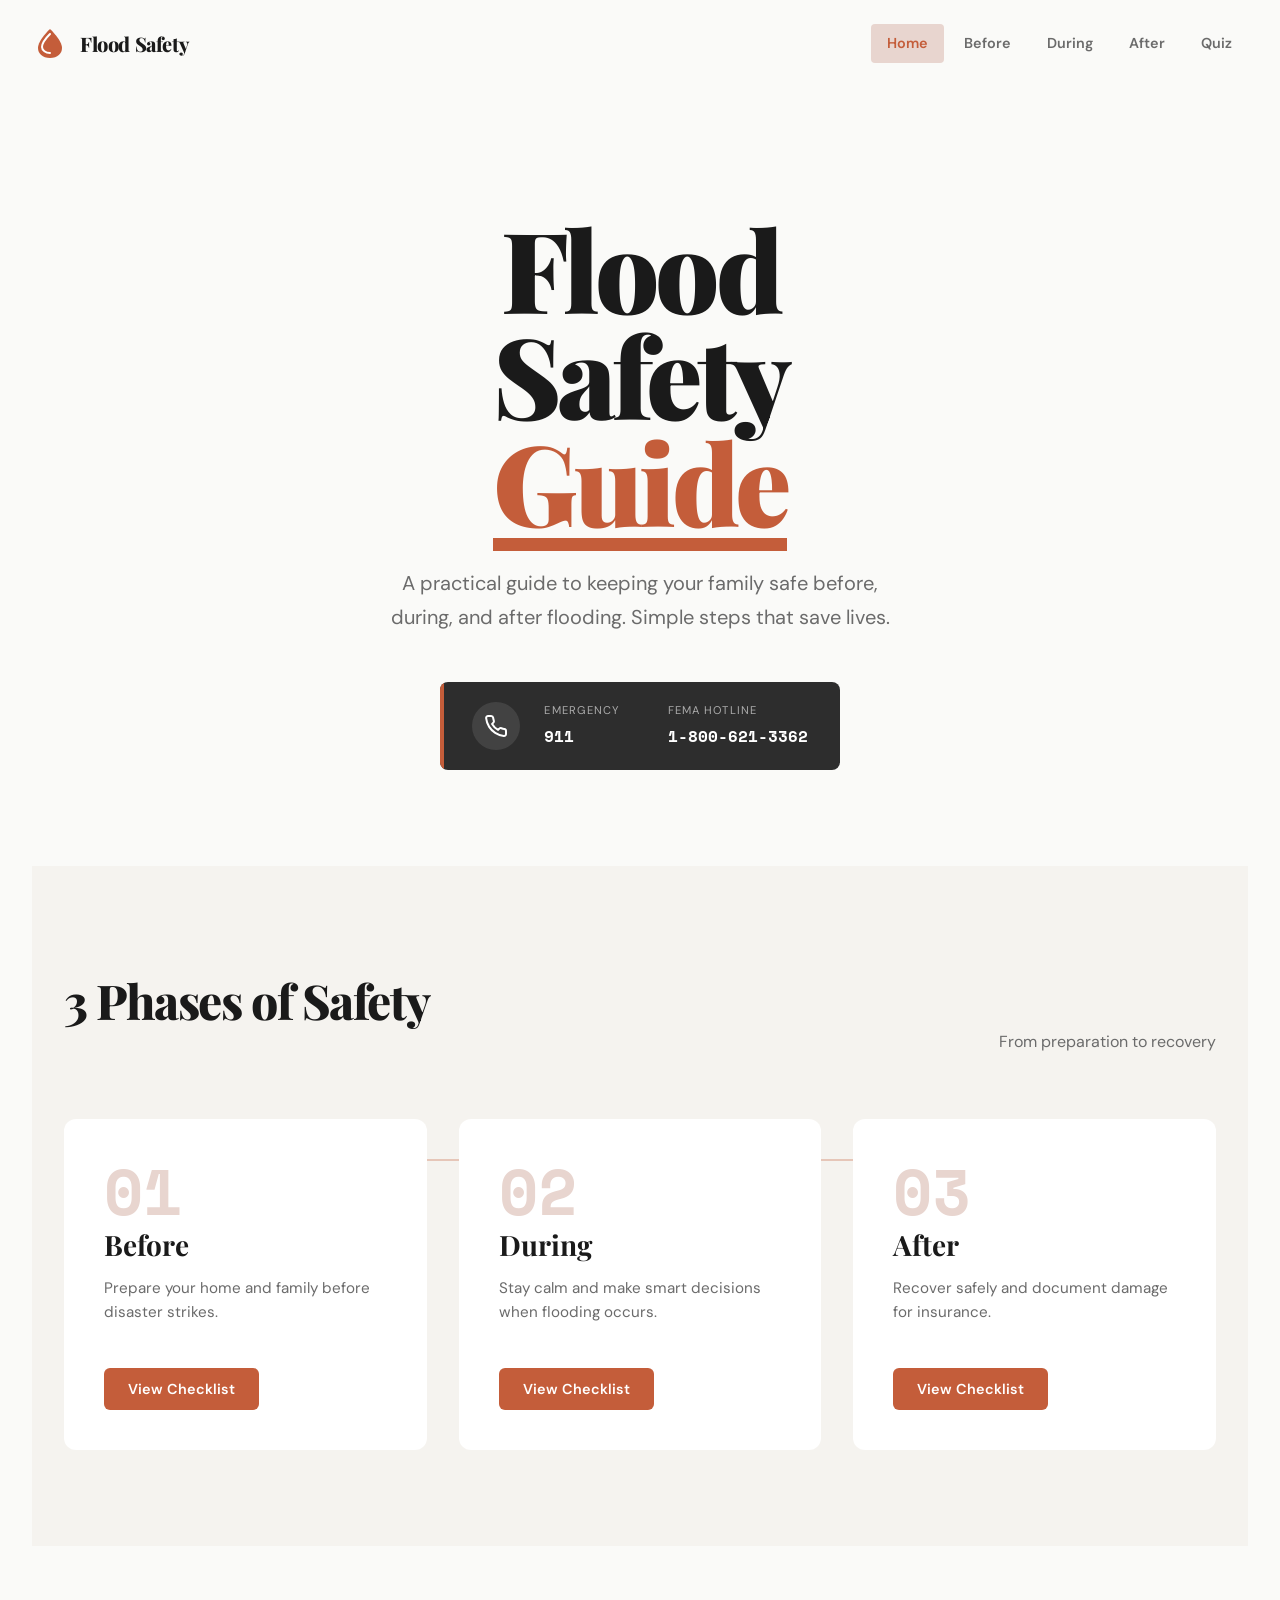
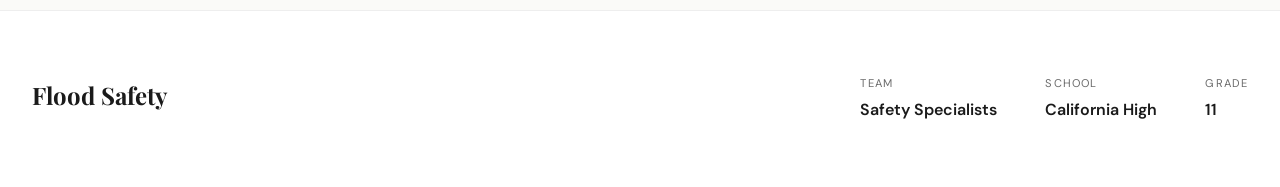
==== commit 9c1b4d57: "Center hero text and fix quiz initialization" ====
--- a/index.html
+++ b/index.html
@@ -147,8 +147,9 @@
             font-size: 1.25rem;
             color: var(--text-light);
             max-width: 540px;
-            margin-bottom: 3rem;
+            margin: 0 auto 3rem;
             line-height: 1.7;
+            text-align: center;
         }
 
         /* Emergency Card */
@@ -1123,7 +1124,9 @@
             window.scrollTo({ top: 0, behavior: 'smooth' });
 
             if (tabId === 'quiz') {
-                setTimeout(generateQuiz, 100);
+                setTimeout(function() {
+                    generateQuiz();
+                }, 150);
             }
         }
 
@@ -1236,13 +1239,17 @@
         document.addEventListener('DOMContentLoaded', function() {
             const restartBtn = document.getElementById('restart-quiz');
             if (restartBtn) {
-                restartBtn.addEventListener('click', generateQuiz);
-            }
-            
-            if (document.getElementById('quiz').classList.contains('active')) {
-                generateQuiz();
+                restartBtn.addEventListener('click', function() {
+                    correctAnswers = 0;
+                    generateQuiz();
+                });
             }
         });
+        
+        // Also generate quiz on page load if quiz tab is visible
+        if (document.readyState === 'complete' || document.readyState === 'interactive') {
+            setTimeout(generateQuiz, 200);
+        }
     </script>
 </body>
 </html>
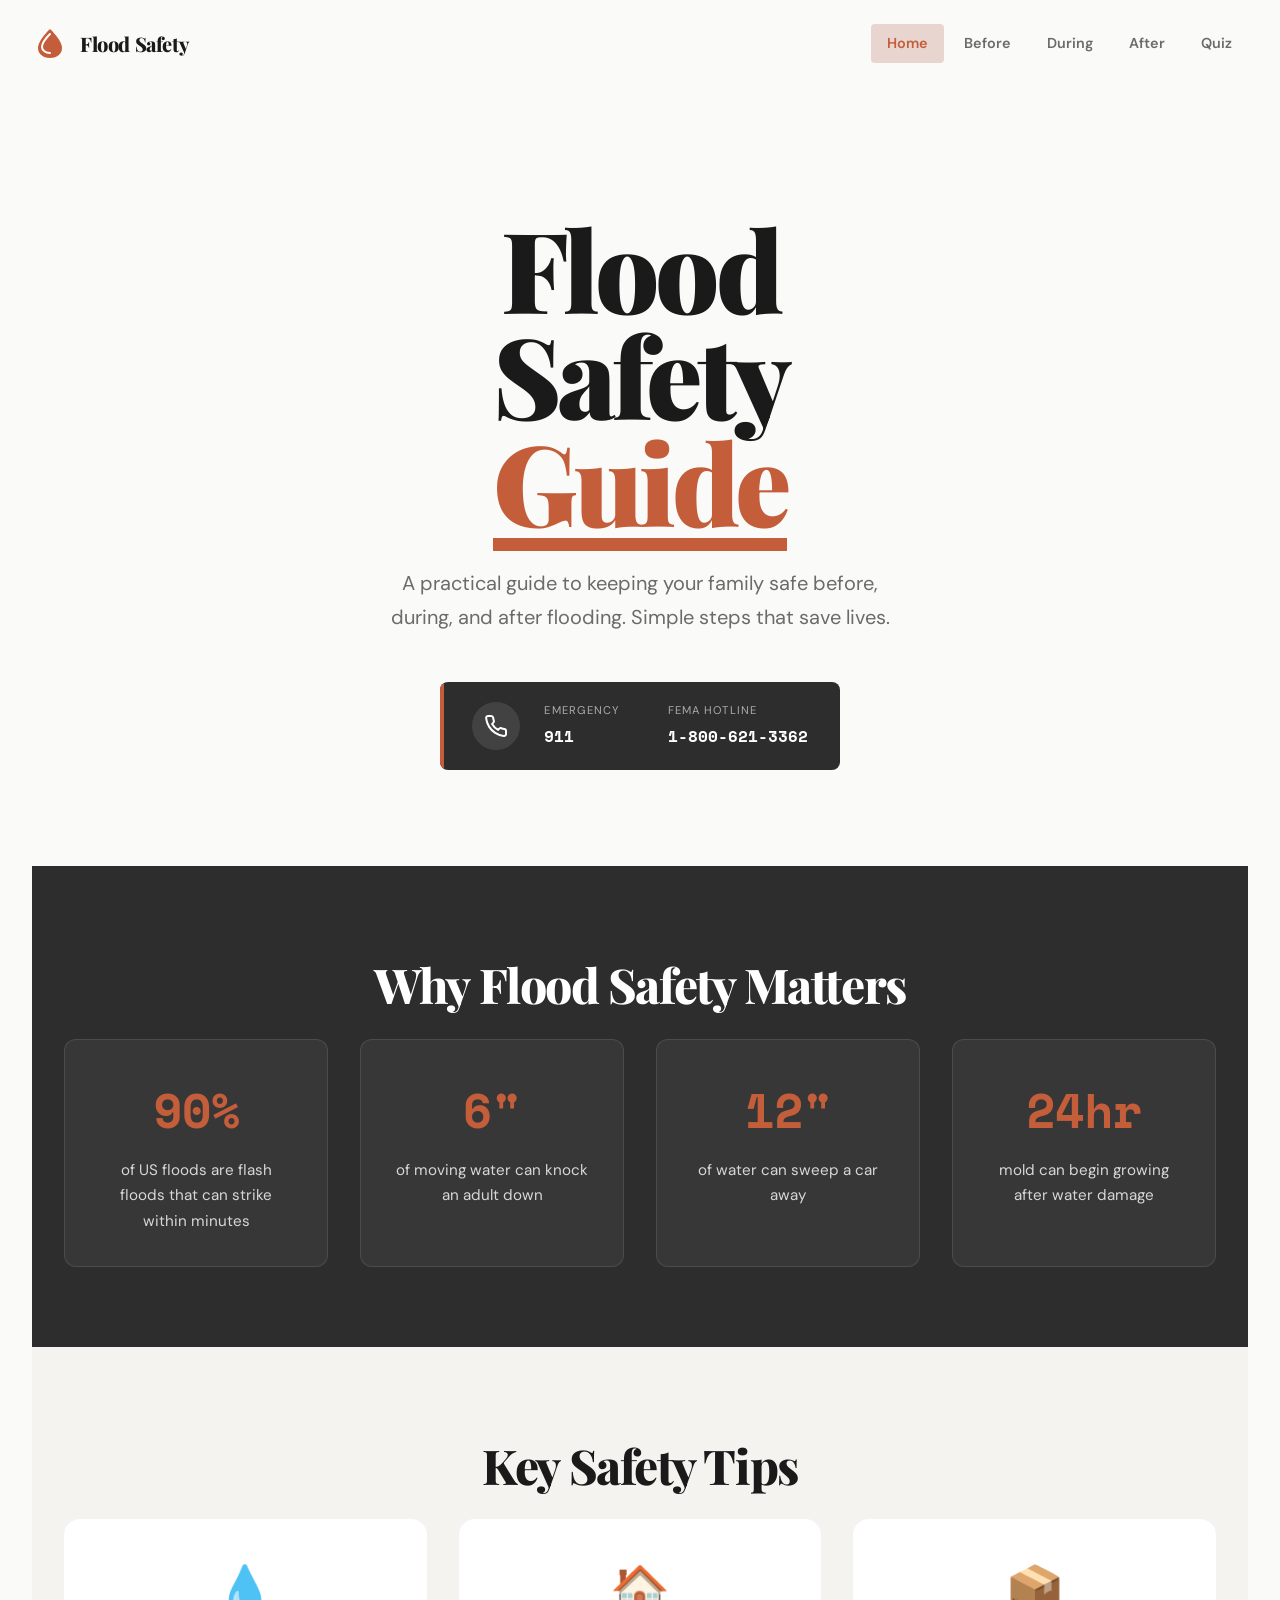
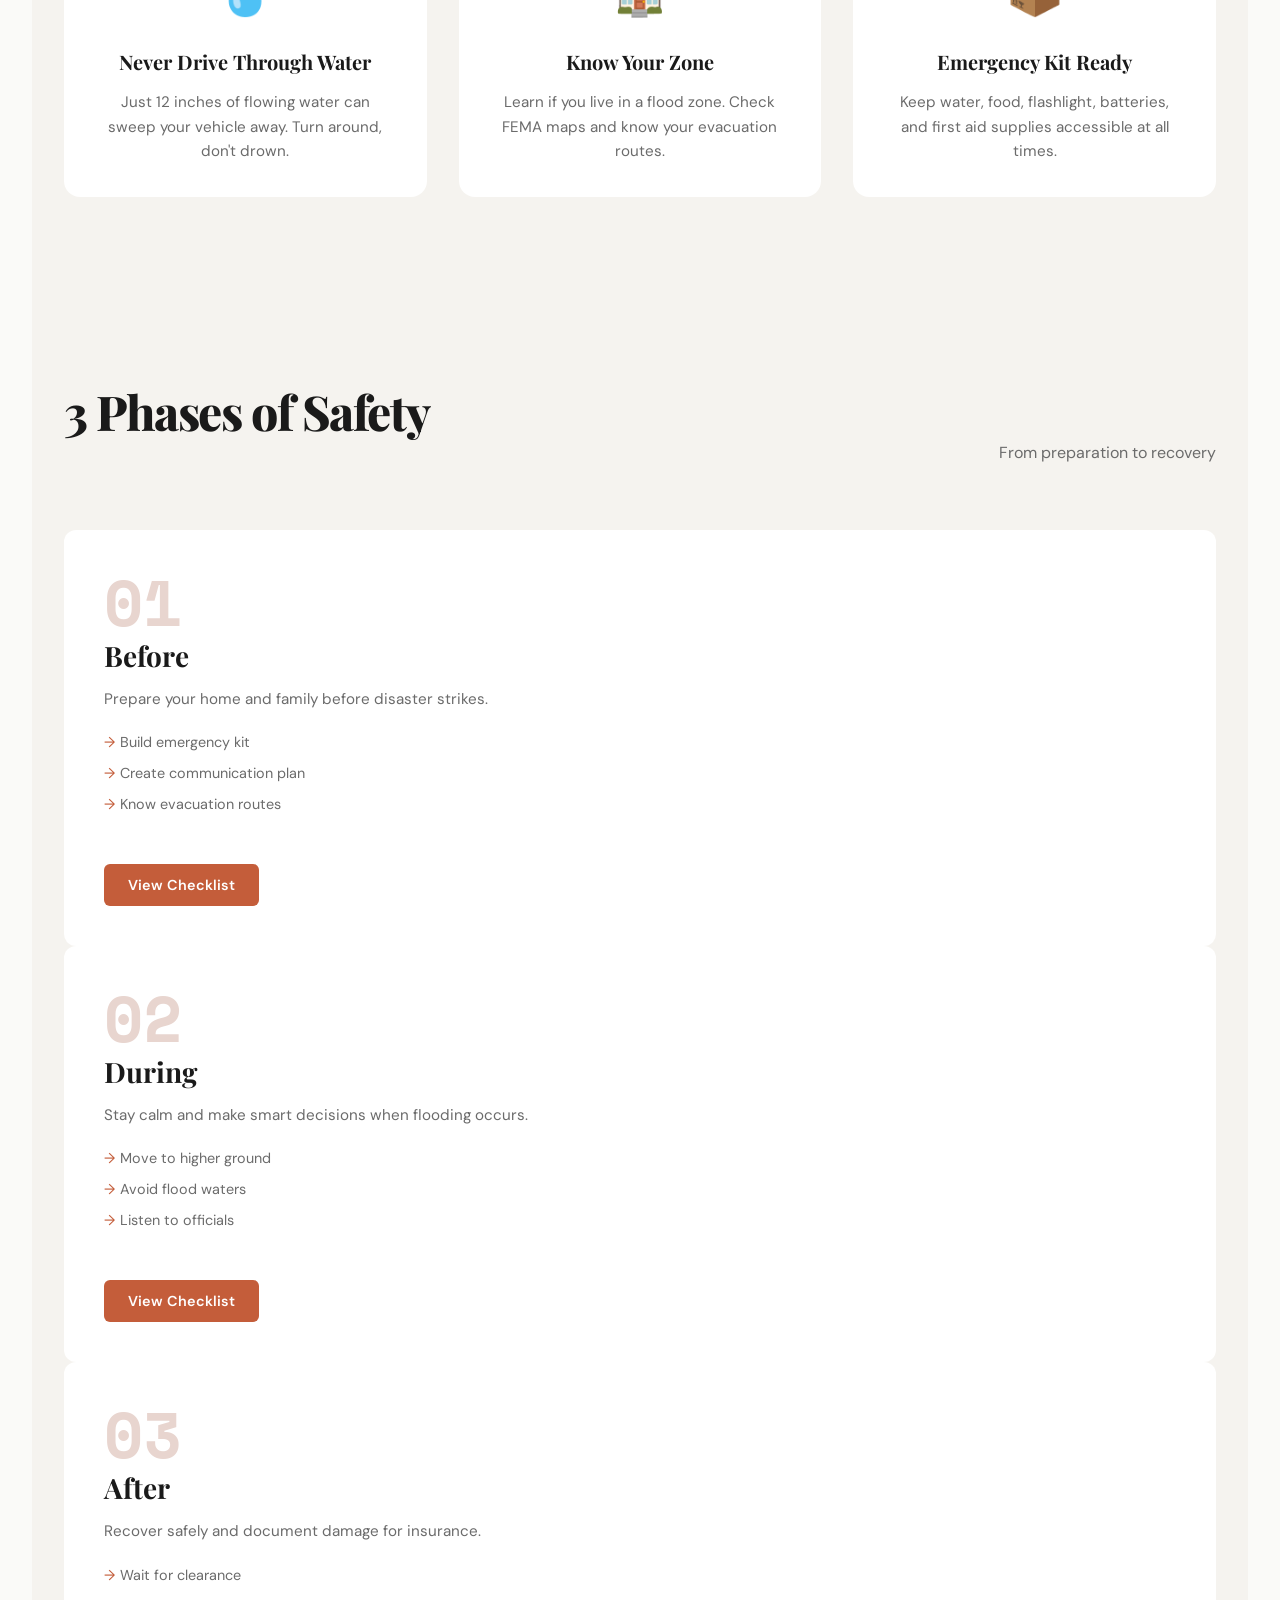
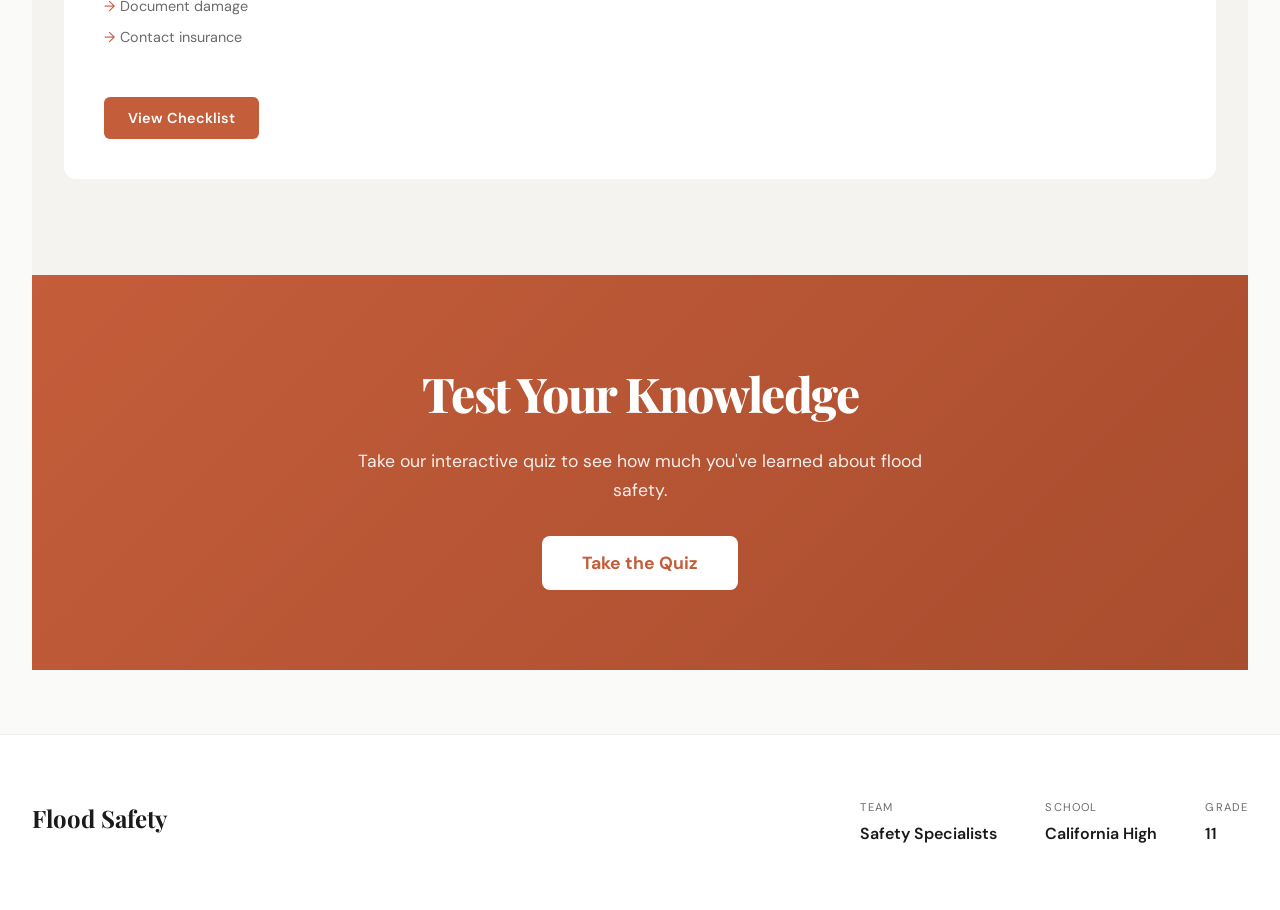
==== commit 51feb394: "Expand home page: add stats, tips, and CTA sections to fill white space" ====
--- a/index.html
+++ b/index.html
@@ -242,7 +242,160 @@
             font-size: 1rem;
         }
 
-        .timeline {
+        /* Stats Section */
+        .stats-section {
+            background: var(--dark);
+            color: white;
+            padding: 5rem 2rem;
+        }
+
+        .stats-content {
+            max-width: 1200px;
+            margin: 0 auto;
+            text-align: center;
+        }
+
+        .stats-content h2 {
+            font-family: 'Playfair Display', serif;
+            font-size: 2.5rem;
+            font-weight: 800;
+            margin-bottom: 3rem;
+            letter-spacing: -0.03em;
+        }
+
+        .stats-grid {
+            display: grid;
+            grid-template-columns: repeat(4, 1fr);
+            gap: 2rem;
+        }
+
+        .stat-item {
+            text-align: center;
+            padding: 2rem;
+            background: rgba(255,255,255,0.05);
+            border-radius: 12px;
+            border: 1px solid rgba(255,255,255,0.1);
+        }
+
+        .stat-number {
+            font-family: 'Space Mono', monospace;
+            font-size: 3rem;
+            font-weight: 700;
+            color: var(--accent);
+            display: block;
+            margin-bottom: 0.5rem;
+        }
+
+        .stat-label {
+            font-size: 0.95rem;
+            opacity: 0.8;
+            line-height: 1.5;
+        }
+
+        /* Tips Section */
+        .tips-section {
+            background: var(--cream);
+            padding: 5rem 2rem;
+        }
+
+        .tips-content {
+            max-width: 1200px;
+            margin: 0 auto;
+        }
+
+        .tips-content h2 {
+            font-family: 'Playfair Display', serif;
+            font-size: 2.5rem;
+            font-weight: 800;
+            margin-bottom: 3rem;
+            letter-spacing: -0.03em;
+            text-align: center;
+        }
+
+        .tips-grid {
+            display: grid;
+            grid-template-columns: repeat(3, 1fr);
+            gap: 2rem;
+        }
+
+        .tip-card {
+            background: white;
+            border-radius: 16px;
+            padding: 2rem;
+            text-align: center;
+            transition: all 0.3s ease;
+            border: 2px solid transparent;
+        }
+
+        .tip-card:hover {
+            transform: translateY(-4px);
+            box-shadow: 0 12px 40px rgba(0,0,0,0.1);
+            border-color: var(--accent-light);
+        }
+
+        .tip-icon {
+            font-size: 3rem;
+            margin-bottom: 1rem;
+        }
+
+        .tip-card h3 {
+            font-family: 'Playfair Display', serif;
+            font-size: 1.25rem;
+            font-weight: 700;
+            margin-bottom: 0.75rem;
+        }
+
+        .tip-card p {
+            color: var(--text-light);
+            font-size: 0.95rem;
+            line-height: 1.6;
+        }
+
+        /* CTA Section */
+        .cta-section {
+            background: linear-gradient(135deg, var(--accent) 0%, #a84d2e 100%);
+            color: white;
+            padding: 5rem 2rem;
+            text-align: center;
+        }
+
+        .cta-content {
+            max-width: 600px;
+            margin: 0 auto;
+        }
+
+        .cta-content h2 {
+            font-family: 'Playfair Display', serif;
+            font-size: 2.5rem;
+            font-weight: 800;
+            margin-bottom: 1rem;
+        }
+
+        .cta-content p {
+            font-size: 1.1rem;
+            opacity: 0.9;
+            margin-bottom: 2rem;
+        }
+
+        .cta-btn {
+            background: white;
+            color: var(--accent);
+            border: none;
+            padding: 1rem 2.5rem;
+            border-radius: 8px;
+            font-family: 'DM Sans', sans-serif;
+            font-size: 1.1rem;
+            font-weight: 700;
+            cursor: pointer;
+            transition: all 0.3s ease;
+        }
+
+        .cta-btn:hover {
+            transform: scale(1.05);
+            box-shadow: 0 8px 30px rgba(0,0,0,0.2);
+        }
+
+        /* Timeline */
             max-width: 1400px;
             margin: 0 auto;
             display: grid;
@@ -295,8 +448,29 @@
 
         .timeline-item .desc {
             color: var(--text-light);
-            margin-bottom: 1.5rem;
+            margin-bottom: 1rem;
             font-size: 0.95rem;
+        }
+
+        .timeline-item .timeline-list {
+            list-style: none;
+            margin: 0 0 1.5rem 0;
+            padding: 0;
+        }
+
+        .timeline-item .timeline-list li {
+            font-size: 0.9rem;
+            color: var(--text-light);
+            padding: 0.25rem 0;
+            padding-left: 1rem;
+            position: relative;
+        }
+
+        .timeline-item .timeline-list li::before {
+            content: '→';
+            position: absolute;
+            left: 0;
+            color: var(--accent);
         }
 
         .timeline-item .check-btn {
@@ -736,6 +910,56 @@
 
             .quiz-section h2 {
                 font-size: 2rem;
+            }
+
+            .stats-section {
+                padding: 3rem 1.5rem;
+            }
+
+            .stats-content h2 {
+                font-size: 1.75rem;
+            }
+
+            .stats-grid {
+                grid-template-columns: 1fr 1fr;
+                gap: 1rem;
+            }
+
+            .stat-item {
+                padding: 1.5rem 1rem;
+            }
+
+            .stat-number {
+                font-size: 2rem;
+            }
+
+            .tips-section {
+                padding: 3rem 1.5rem;
+            }
+
+            .tips-content h2 {
+                font-size: 1.75rem;
+            }
+
+            .tips-grid {
+                grid-template-columns: 1fr;
+            }
+
+            .cta-section {
+                padding: 3rem 1.5rem;
+            }
+
+            .cta-content h2 {
+                font-size: 1.75rem;
+            }
+
+            .timeline {
+                grid-template-columns: 1fr;
+                max-width: 500px;
+            }
+
+            .timeline::before {
+                display: none;
             }
 
             footer .footer-content {
@@ -794,6 +1018,56 @@
             </div>
         </section>
 
+        <!-- Why This Matters -->
+        <section class="stats-section">
+            <div class="stats-content">
+                <h2>Why Flood Safety Matters</h2>
+                <div class="stats-grid">
+                    <div class="stat-item">
+                        <span class="stat-number">90%</span>
+                        <span class="stat-label">of US floods are flash floods that can strike within minutes</span>
+                    </div>
+                    <div class="stat-item">
+                        <span class="stat-number">6"</span>
+                        <span class="stat-label">of moving water can knock an adult down</span>
+                    </div>
+                    <div class="stat-item">
+                        <span class="stat-number">12"</span>
+                        <span class="stat-label">of water can sweep a car away</span>
+                    </div>
+                    <div class="stat-item">
+                        <span class="stat-number">24hr</span>
+                        <span class="stat-label">mold can begin growing after water damage</span>
+                    </div>
+                </div>
+            </div>
+        </section>
+
+        <!-- Quick Tips -->
+        <section class="tips-section">
+            <div class="tips-content">
+                <h2>Key Safety Tips</h2>
+                <div class="tips-grid">
+                    <div class="tip-card">
+                        <div class="tip-icon">💧</div>
+                        <h3>Never Drive Through Water</h3>
+                        <p>Just 12 inches of flowing water can sweep your vehicle away. Turn around, don't drown.</p>
+                    </div>
+                    <div class="tip-card">
+                        <div class="tip-icon">🏠</div>
+                        <h3>Know Your Zone</h3>
+                        <p>Learn if you live in a flood zone. Check FEMA maps and know your evacuation routes.</p>
+                    </div>
+                    <div class="tip-card">
+                        <div class="tip-icon">📦</div>
+                        <h3>Emergency Kit Ready</h3>
+                        <p>Keep water, food, flashlight, batteries, and first aid supplies accessible at all times.</p>
+                    </div>
+                </div>
+            </div>
+        </section>
+
+        <!-- Timeline Section -->
         <section class="timeline-section">
             <div class="timeline-header">
                 <h2>3 Phases of Safety</h2>
@@ -805,20 +1079,44 @@
                     <span class="number">01</span>
                     <h3>Before</h3>
                     <p class="desc">Prepare your home and family before disaster strikes.</p>
+                    <ul class="timeline-list">
+                        <li>Build emergency kit</li>
+                        <li>Create communication plan</li>
+                        <li>Know evacuation routes</li>
+                    </ul>
                     <button class="check-btn">View Checklist</button>
                 </div>
                 <div class="timeline-item" onclick="openTab('during')">
                     <span class="number">02</span>
                     <h3>During</h3>
                     <p class="desc">Stay calm and make smart decisions when flooding occurs.</p>
+                    <ul class="timeline-list">
+                        <li>Move to higher ground</li>
+                        <li>Avoid flood waters</li>
+                        <li>Listen to officials</li>
+                    </ul>
                     <button class="check-btn">View Checklist</button>
                 </div>
                 <div class="timeline-item" onclick="openTab('after')">
                     <span class="number">03</span>
                     <h3>After</h3>
                     <p class="desc">Recover safely and document damage for insurance.</p>
+                    <ul class="timeline-list">
+                        <li>Wait for clearance</li>
+                        <li>Document damage</li>
+                        <li>Contact insurance</li>
+                    </ul>
                     <button class="check-btn">View Checklist</button>
                 </div>
+            </div>
+        </section>
+
+        <!-- CTA Section -->
+        <section class="cta-section">
+            <div class="cta-content">
+                <h2>Test Your Knowledge</h2>
+                <p>Take our interactive quiz to see how much you've learned about flood safety.</p>
+                <button class="cta-btn" onclick="openTab('quiz')">Take the Quiz</button>
             </div>
         </section>
     </div>
@@ -1109,27 +1407,6 @@
         let selectedQuestions = [];
         let correctAnswers = 0;
 
-        function openTab(tabId) {
-            document.querySelectorAll('.tab-section').forEach(tab => tab.classList.remove('active'));
-            document.querySelectorAll('.quiz-section').forEach(tab => tab.classList.remove('active'));
-            document.querySelectorAll('nav a').forEach(btn => btn.classList.remove('active'));
-            
-            const tab = document.getElementById(tabId);
-            if (tab) {
-                tab.classList.add('active');
-            }
-            
-            document.querySelector(`nav a[onclick="openTab('${tabId}')"]`).classList.add('active');
-            
-            window.scrollTo({ top: 0, behavior: 'smooth' });
-
-            if (tabId === 'quiz') {
-                setTimeout(function() {
-                    generateQuiz();
-                }, 150);
-            }
-        }
-
         function shuffleArray(array) {
             const shuffled = [...array];
             for (let i = shuffled.length - 1; i > 0; i--) {
@@ -1141,21 +1418,22 @@
 
         function generateQuiz() {
             const results = document.getElementById('quiz-results');
+            if (!results) return;
             
             correctAnswers = 0;
             selectedQuestions = shuffleArray(allQuestions).slice(0, 5);
             results.classList.remove('show');
 
-            selectedQuestions.forEach((q, index) => {
-                const questionDiv = document.getElementById(`q${index + 1}`);
+            selectedQuestions.forEach(function(q, index) {
+                var questionDiv = document.getElementById('q' + (index + 1));
                 if (!questionDiv) return;
                 
                 questionDiv.dataset.correct = q.correct;
                 
-                const promptEl = questionDiv.querySelector('.quiz-prompt');
-                const optionsEl = questionDiv.querySelector('.quiz-options');
-                const feedbackEl = questionDiv.querySelector('.feedback');
-                const buttonEl = questionDiv.querySelector('.check-btn');
+                var promptEl = questionDiv.querySelector('.quiz-prompt');
+                var optionsEl = questionDiv.querySelector('.quiz-options');
+                var feedbackEl = questionDiv.querySelector('.feedback');
+                var buttonEl = questionDiv.querySelector('.check-btn');
                 
                 if (promptEl) promptEl.textContent = q.question;
                 if (feedbackEl) {
@@ -1168,22 +1446,24 @@
                 }
                 
                 if (optionsEl) {
-                    optionsEl.innerHTML = q.options.map((opt, i) => 
-                        `<label><input type="radio" name="q${index}" value="${i}"> ${opt}</label>`
-                    ).join('');
+                    var html = '';
+                    q.options.forEach(function(opt, i) {
+                        html += '<label><input type="radio" name="q' + index + '" value="' + i + '"> ' + opt + '</label>';
+                    });
+                    optionsEl.innerHTML = html;
                 }
             });
         }
 
         function checkAnswer(questionNum) {
-            const question = document.getElementById(`q${questionNum + 1}`);
+            var question = document.getElementById('q' + (questionNum + 1));
             if (!question) return;
             
-            const correct = parseInt(question.dataset.correct);
-            const selected = document.querySelector(`input[name="q${questionNum}"]:checked`);
-            const labels = question.querySelectorAll('label');
-            const feedback = question.querySelector('.feedback');
-            const button = question.querySelector('.check-btn');
+            var correct = parseInt(question.dataset.correct);
+            var selected = document.querySelector('input[name="q' + questionNum + '"]:checked');
+            var labels = question.querySelectorAll('label');
+            var feedback = question.querySelector('.feedback');
+            var button = question.querySelector('.check-btn');
 
             if (!selected) {
                 feedback.textContent = "Please select an answer first!";
@@ -1191,10 +1471,12 @@
                 return;
             }
 
-            labels.forEach(label => label.classList.add('disabled'));
+            for (var i = 0; i < labels.length; i++) {
+                labels[i].classList.add('disabled');
+            }
             if (button) button.disabled = true;
 
-            const selectedIndex = parseInt(selected.value);
+            var selectedIndex = parseInt(selected.value);
 
             if (selectedIndex === correct) {
                 selected.parentElement.classList.add('correct');
@@ -1208,22 +1490,22 @@
                 feedback.className = "feedback show incorrect";
             }
 
-            const answeredCount = document.querySelectorAll('.quiz-section .check-btn:disabled').length;
+            var answeredCount = document.querySelectorAll('.quiz-section .check-btn:disabled').length;
             if (answeredCount === 5) {
                 showResults();
             }
         }
 
         function showResults() {
-            const results = document.getElementById('quiz-results');
-            const scoreEl = document.getElementById('score');
-            const messageEl = document.getElementById('score-message');
+            var results = document.getElementById('quiz-results');
+            var scoreEl = document.getElementById('score');
+            var messageEl = document.getElementById('score-message');
 
             if (!results || !scoreEl || !messageEl) return;
 
             scoreEl.textContent = correctAnswers;
 
-            const messages = [
+            var messages = [
                 "Keep learning! Read through the tips again.",
                 "Good start! Review the sections to improve.",
                 "Good job! You're getting there.",
@@ -1236,19 +1518,54 @@
             results.classList.add('show');
         }
 
-        document.addEventListener('DOMContentLoaded', function() {
-            const restartBtn = document.getElementById('restart-quiz');
+        function openTab(tabId) {
+            var tabs = document.querySelectorAll('.tab-section');
+            for (var i = 0; i < tabs.length; i++) {
+                tabs[i].classList.remove('active');
+            }
+            var quizTabs = document.querySelectorAll('.quiz-section');
+            for (var j = 0; j < quizTabs.length; j++) {
+                quizTabs[j].classList.remove('active');
+            }
+            var navBtns = document.querySelectorAll('nav a');
+            for (var k = 0; k < navBtns.length; k++) {
+                navBtns[k].classList.remove('active');
+            }
+            
+            var tab = document.getElementById(tabId);
+            if (tab) {
+                tab.classList.add('active');
+            }
+            
+            // Find and activate the correct nav link
+            for (var m = 0; m < navBtns.length; m++) {
+                if (navBtns[m].getAttribute('onclick').indexOf(tabId) !== -1) {
+                    navBtns[m].classList.add('active');
+                    break;
+                }
+            }
+            
+            window.scrollTo({ top: 0, behavior: 'smooth' });
+
+            if (tabId === 'quiz') {
+                generateQuiz();
+            }
+        }
+
+        function init() {
+            var restartBtn = document.getElementById('restart-quiz');
             if (restartBtn) {
-                restartBtn.addEventListener('click', function() {
+                restartBtn.onclick = function() {
                     correctAnswers = 0;
                     generateQuiz();
-                });
-            }
-        });
-        
-        // Also generate quiz on page load if quiz tab is visible
-        if (document.readyState === 'complete' || document.readyState === 'interactive') {
-            setTimeout(generateQuiz, 200);
+                };
+            }
+        }
+
+        if (document.addEventListener) {
+            document.addEventListener('DOMContentLoaded', init);
+        } else {
+            window.attachEvent('onload', init);
         }
     </script>
 </body>
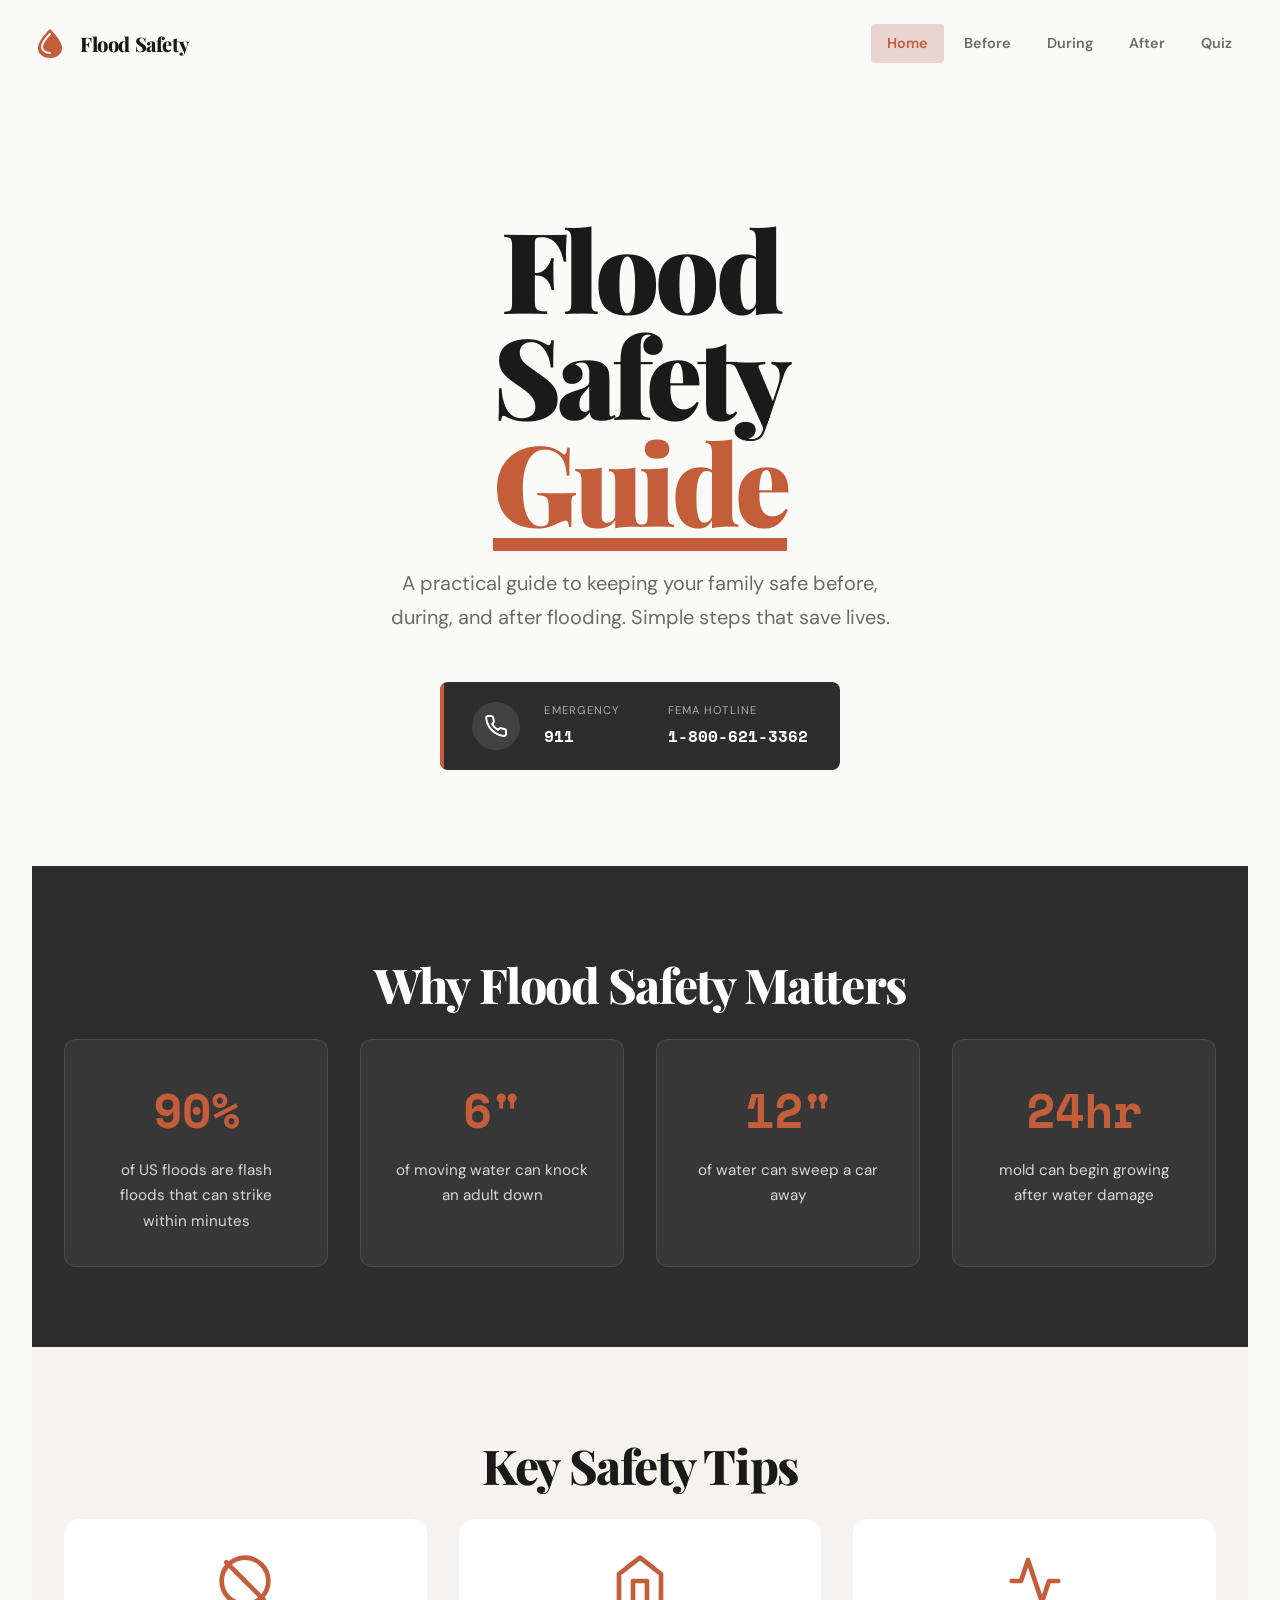
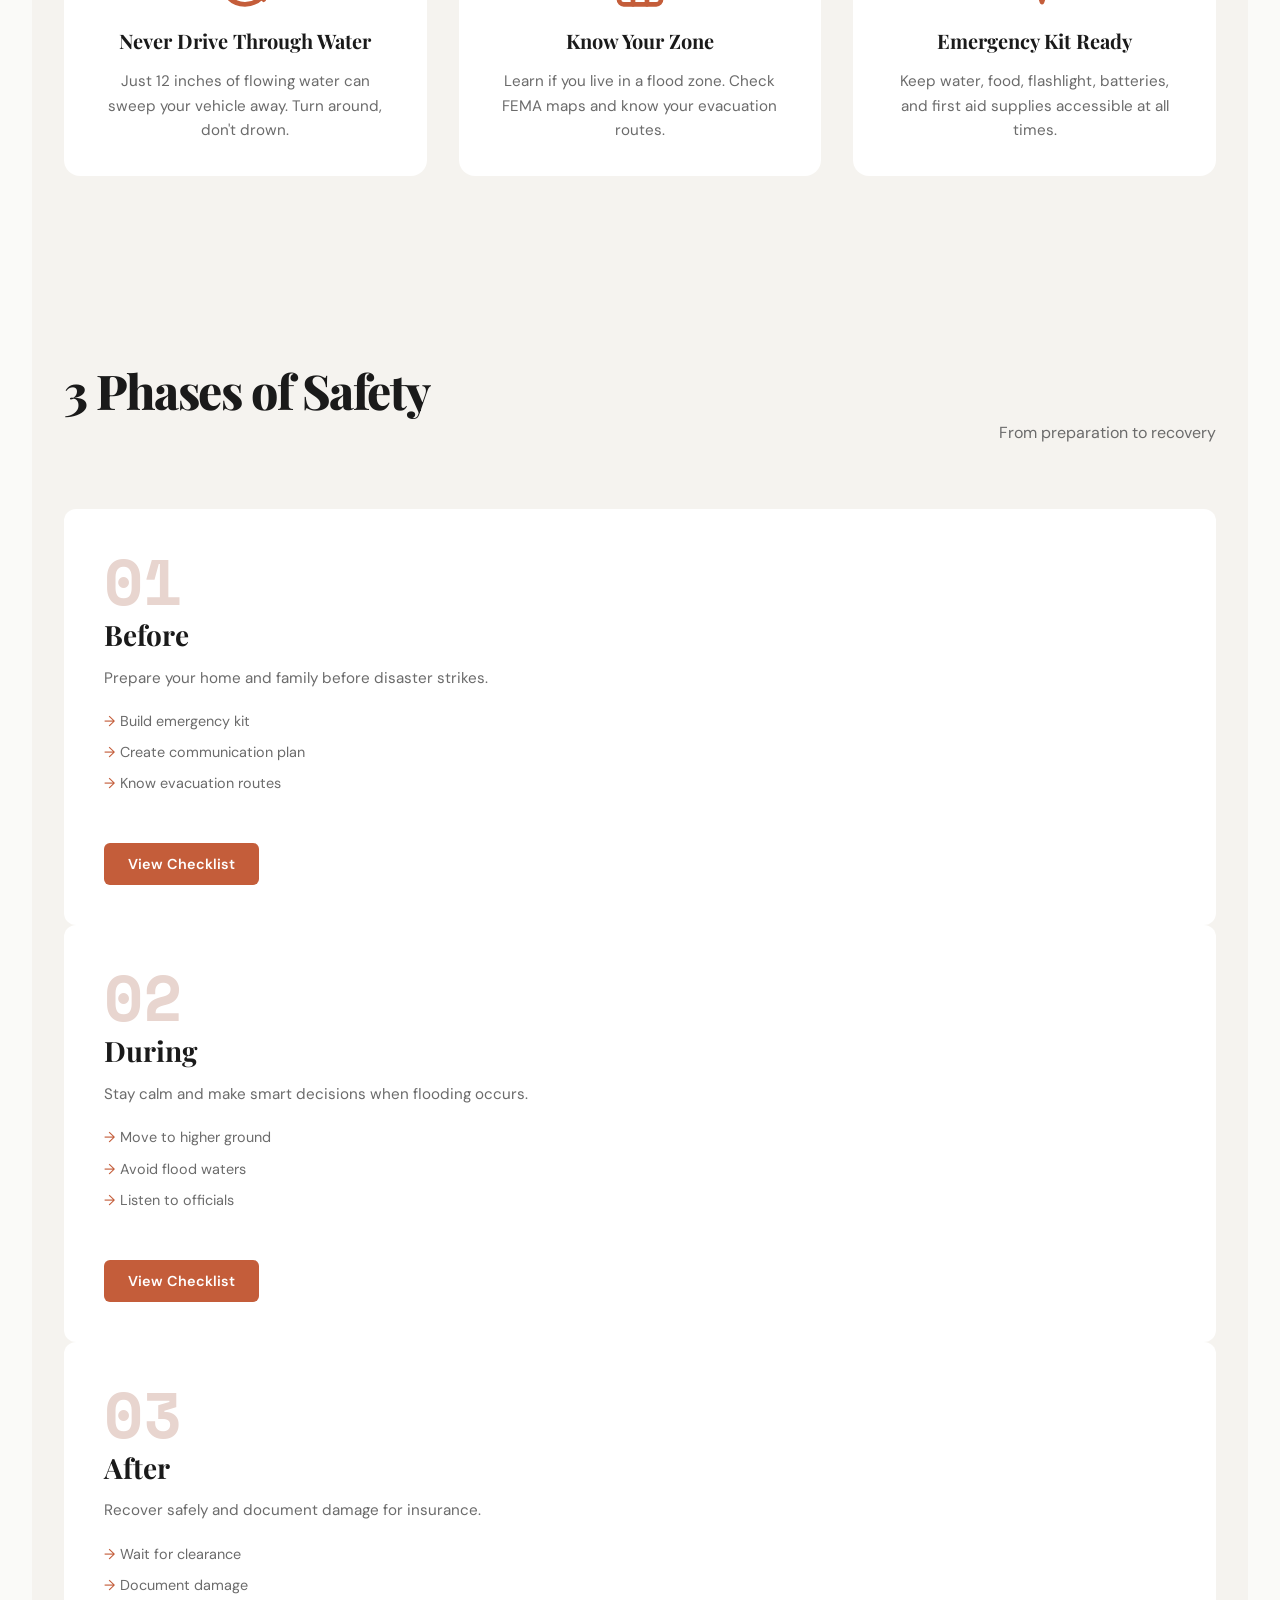
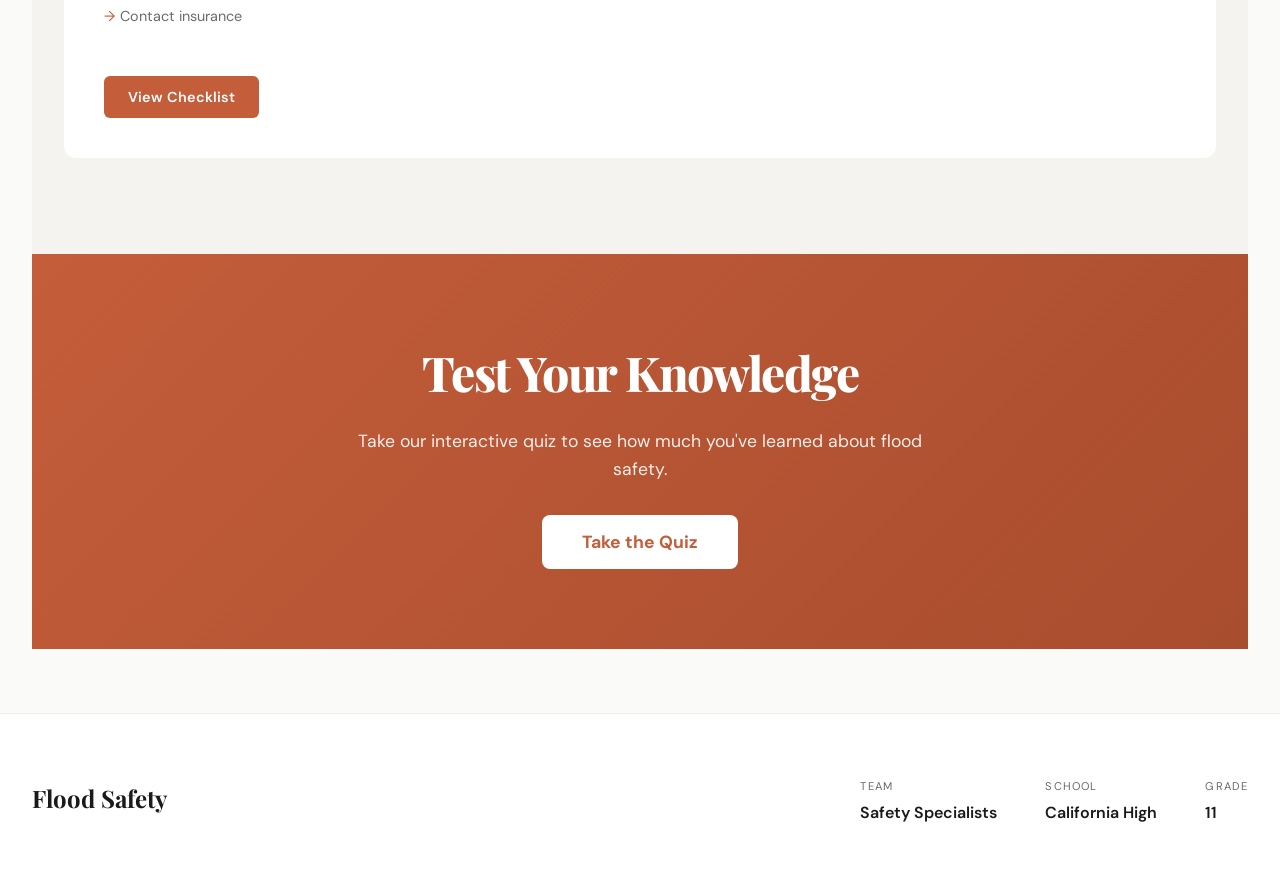
==== commit d59a8bff: "Replace emojis with SVG icons in Key Safety Tips" ====
--- a/index.html
+++ b/index.html
@@ -334,8 +334,15 @@
         }
 
         .tip-icon {
-            font-size: 3rem;
-            margin-bottom: 1rem;
+            width: 56px;
+            height: 56px;
+            margin: 0 auto 1rem;
+            color: var(--accent);
+        }
+
+        .tip-icon svg {
+            width: 100%;
+            height: 100%;
         }
 
         .tip-card h3 {
@@ -1049,17 +1056,31 @@
                 <h2>Key Safety Tips</h2>
                 <div class="tips-grid">
                     <div class="tip-card">
-                        <div class="tip-icon">💧</div>
+                        <div class="tip-icon">
+                            <svg viewBox="0 0 24 24" fill="none" stroke="currentColor" stroke-width="2" stroke-linecap="round" stroke-linejoin="round">
+                                <circle cx="12" cy="12" r="10"/>
+                                <line x1="4" y1="4" x2="20" y2="20"/>
+                            </svg>
+                        </div>
                         <h3>Never Drive Through Water</h3>
                         <p>Just 12 inches of flowing water can sweep your vehicle away. Turn around, don't drown.</p>
                     </div>
                     <div class="tip-card">
-                        <div class="tip-icon">🏠</div>
+                        <div class="tip-icon">
+                            <svg viewBox="0 0 24 24" fill="none" stroke="currentColor" stroke-width="2" stroke-linecap="round" stroke-linejoin="round">
+                                <path d="M3 9l9-7 9 7v11a2 2 0 0 1-2 2H5a2 2 0 0 1-2-2z"/>
+                                <polyline points="9 22 9 12 15 12 15 22"/>
+                            </svg>
+                        </div>
                         <h3>Know Your Zone</h3>
                         <p>Learn if you live in a flood zone. Check FEMA maps and know your evacuation routes.</p>
                     </div>
                     <div class="tip-card">
-                        <div class="tip-icon">📦</div>
+                        <div class="tip-icon">
+                            <svg viewBox="0 0 24 24" fill="none" stroke="currentColor" stroke-width="2" stroke-linecap="round" stroke-linejoin="round">
+                                <path d="M22 12h-4l-3 9L9 3l-3 9H2"/>
+                            </svg>
+                        </div>
                         <h3>Emergency Kit Ready</h3>
                         <p>Keep water, food, flashlight, batteries, and first aid supplies accessible at all times.</p>
                     </div>
